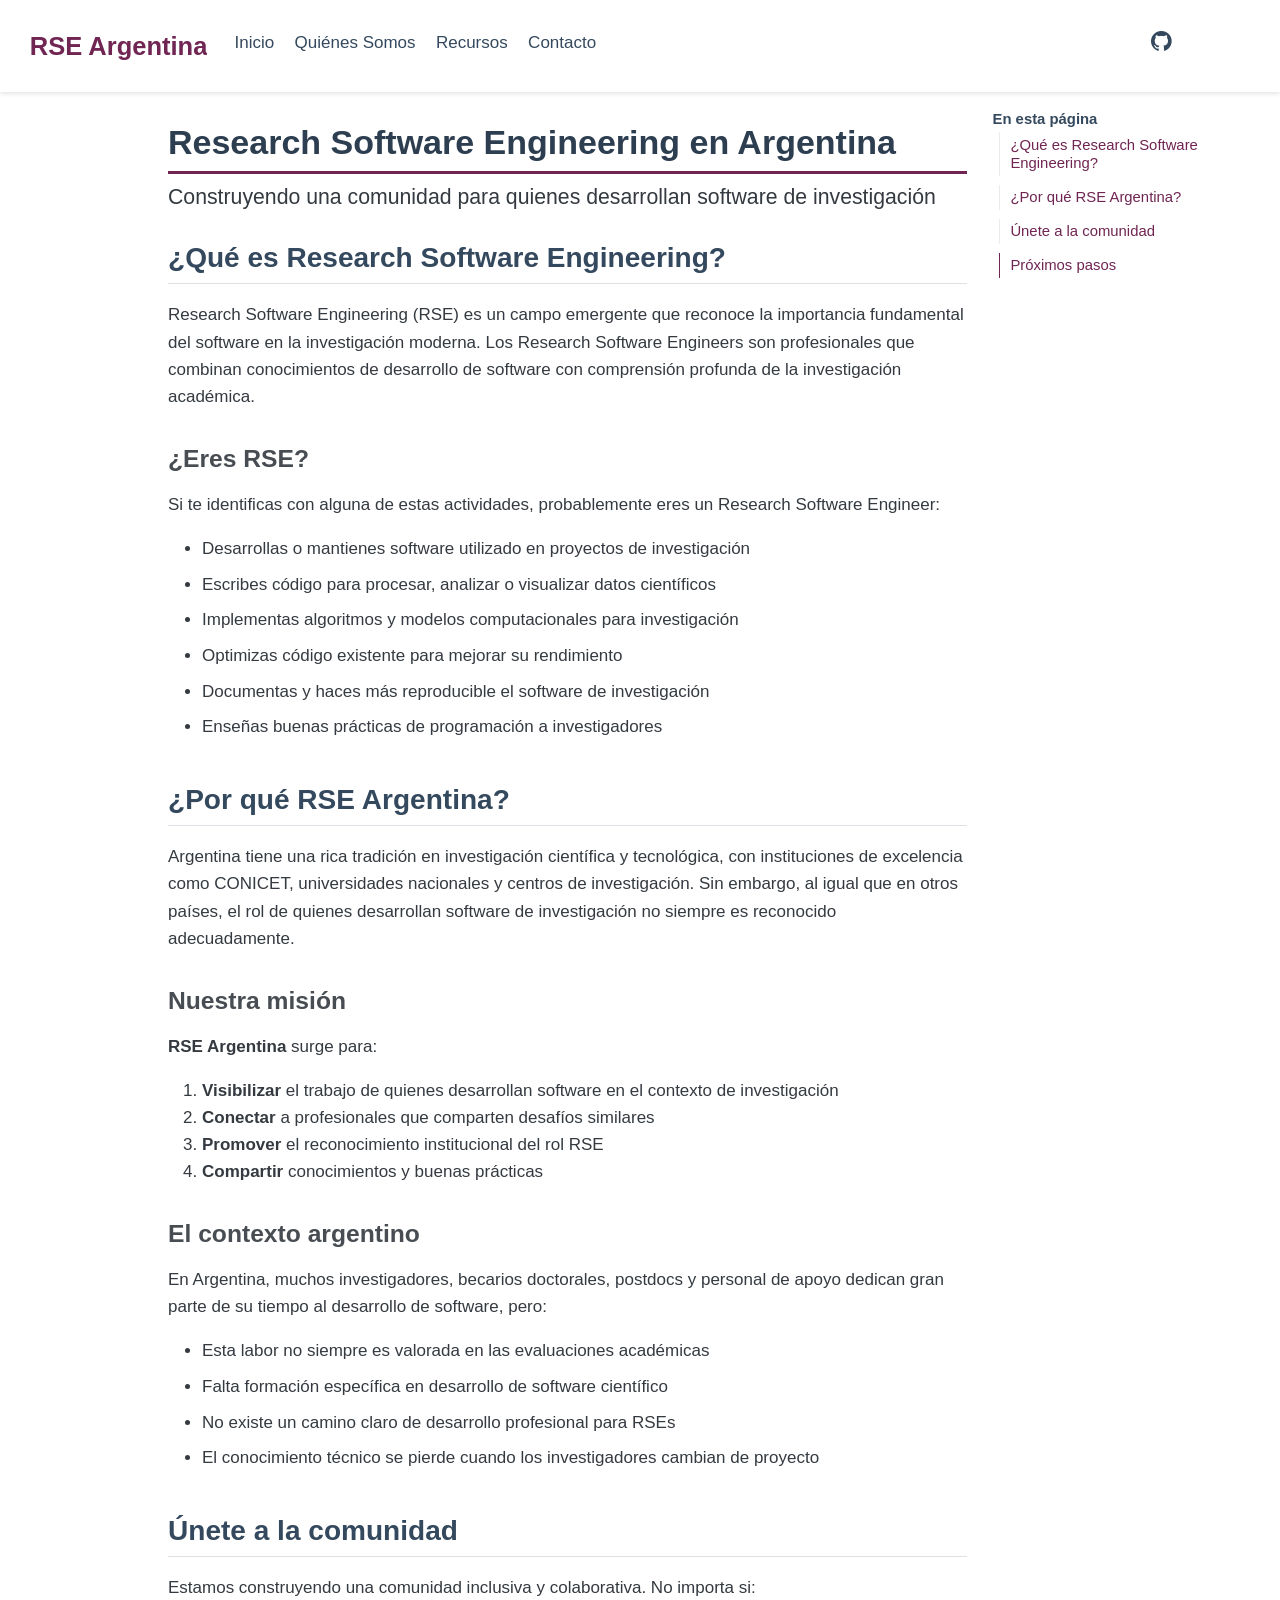
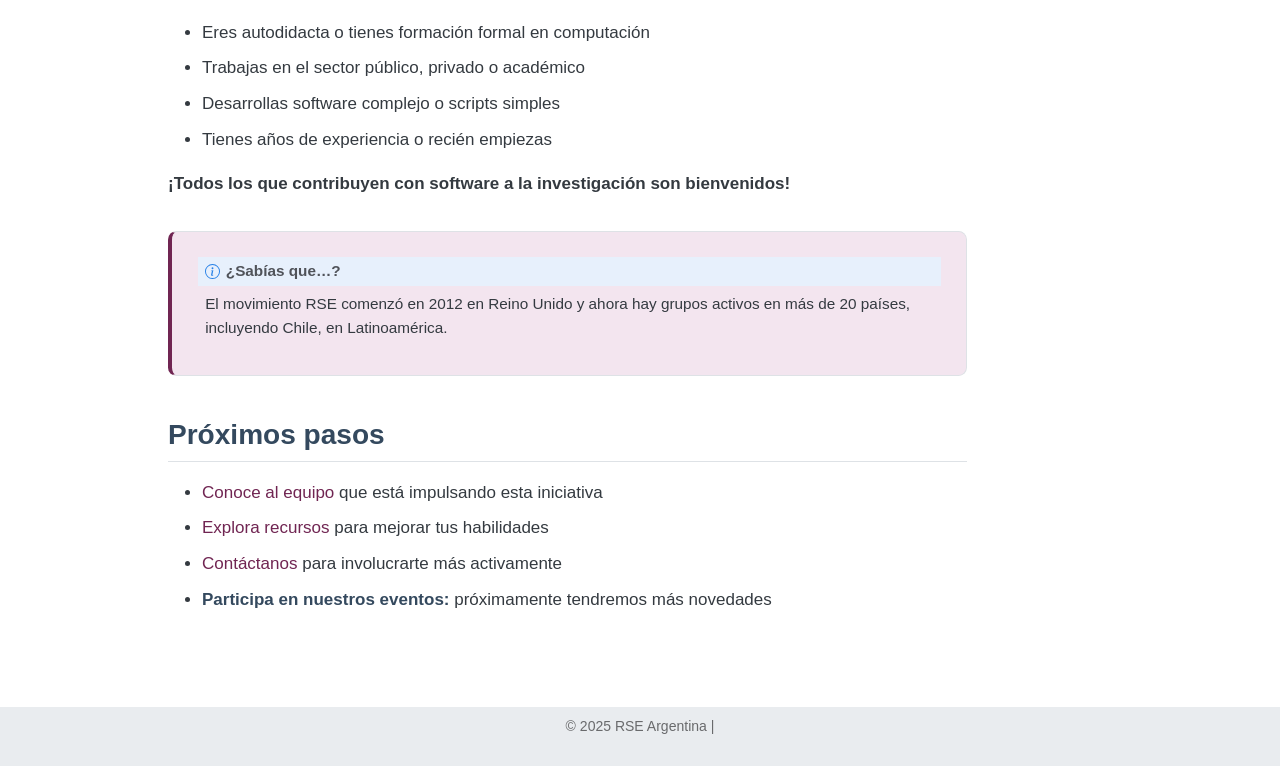
==== docs/index.html @ 96dc344a "Merge pull request #2 from PatriLoto/main se incorpora carpeta docs" ====
<!DOCTYPE html>
<html xmlns="http://www.w3.org/1999/xhtml" lang="es" xml:lang="es"><head>

<meta charset="utf-8">
<meta name="generator" content="quarto-1.6.42">

<meta name="viewport" content="width=device-width, initial-scale=1.0, user-scalable=yes">


<title>Research Software Engineering en Argentina – RSE Argentina</title>
<style>
code{white-space: pre-wrap;}
span.smallcaps{font-variant: small-caps;}
div.columns{display: flex; gap: min(4vw, 1.5em);}
div.column{flex: auto; overflow-x: auto;}
div.hanging-indent{margin-left: 1.5em; text-indent: -1.5em;}
ul.task-list{list-style: none;}
ul.task-list li input[type="checkbox"] {
  width: 0.8em;
  margin: 0 0.8em 0.2em -1em; /* quarto-specific, see https://github.com/quarto-dev/quarto-cli/issues/4556 */ 
  vertical-align: middle;
}
</style>


<script src="site_libs/quarto-nav/quarto-nav.js"></script>
<script src="site_libs/quarto-nav/headroom.min.js"></script>
<script src="site_libs/clipboard/clipboard.min.js"></script>
<script src="site_libs/quarto-search/autocomplete.umd.js"></script>
<script src="site_libs/quarto-search/fuse.min.js"></script>
<script src="site_libs/quarto-search/quarto-search.js"></script>
<meta name="quarto:offset" content="./">
<link href="./images/favicon.ico" rel="icon">
<script src="site_libs/quarto-html/quarto.js"></script>
<script src="site_libs/quarto-html/popper.min.js"></script>
<script src="site_libs/quarto-html/tippy.umd.min.js"></script>
<script src="site_libs/quarto-html/anchor.min.js"></script>
<link href="site_libs/quarto-html/tippy.css" rel="stylesheet">
<link href="site_libs/quarto-html/quarto-syntax-highlighting-2f5df379a58b258e96c21c0638c20c03.css" rel="stylesheet" class="quarto-color-scheme" id="quarto-text-highlighting-styles">
<link href="site_libs/quarto-html/quarto-syntax-highlighting-dark-b53751a350365c71b6c909e95f209ed1.css" rel="prefetch" class="quarto-color-scheme quarto-color-alternate" id="quarto-text-highlighting-styles">
<script src="site_libs/bootstrap/bootstrap.min.js"></script>
<link href="site_libs/bootstrap/bootstrap-icons.css" rel="stylesheet">
<link href="site_libs/bootstrap/bootstrap-17d7587c12d32382fd3d4623394c25ce.min.css" rel="stylesheet" append-hash="true" class="quarto-color-scheme" id="quarto-bootstrap" data-mode="light">
<link href="site_libs/bootstrap/bootstrap-dark-d485cac1d836a88a978fc9fc3ccfa380.min.css" rel="prefetch" append-hash="true" class="quarto-color-scheme quarto-color-alternate" id="quarto-bootstrap" data-mode="light">
<script id="quarto-search-options" type="application/json">{
  "location": "navbar",
  "copy-button": false,
  "collapse-after": 3,
  "panel-placement": "end",
  "type": "overlay",
  "limit": 50,
  "keyboard-shortcut": [
    "f",
    "/",
    "s"
  ],
  "show-item-context": false,
  "language": {
    "search-no-results-text": "Sin resultados",
    "search-matching-documents-text": "documentos encontrados",
    "search-copy-link-title": "Copiar el enlace en la búsqueda",
    "search-hide-matches-text": "Ocultar resultados adicionales",
    "search-more-match-text": "resultado adicional en este documento",
    "search-more-matches-text": "resultados adicionales en este documento",
    "search-clear-button-title": "Borrar",
    "search-text-placeholder": "",
    "search-detached-cancel-button-title": "Cancelar",
    "search-submit-button-title": "Enviar",
    "search-label": "Buscar"
  }
}</script>


<link rel="stylesheet" href="styles.css">
</head>

<body class="nav-fixed">

<div id="quarto-search-results"></div>
  <header id="quarto-header" class="headroom fixed-top">
    <nav class="navbar navbar-expand-lg " data-bs-theme="dark">
      <div class="navbar-container container-fluid">
      <div class="navbar-brand-container mx-auto">
    <a class="navbar-brand" href="./index.html">
    <span class="navbar-title">RSE Argentina</span>
    </a>
  </div>
            <div id="quarto-search" class="" title="Buscar"></div>
          <button class="navbar-toggler" type="button" data-bs-toggle="collapse" data-bs-target="#navbarCollapse" aria-controls="navbarCollapse" role="menu" aria-expanded="false" aria-label="Navegación de palanca" onclick="if (window.quartoToggleHeadroom) { window.quartoToggleHeadroom(); }">
  <span class="navbar-toggler-icon"></span>
</button>
          <div class="collapse navbar-collapse" id="navbarCollapse">
            <ul class="navbar-nav navbar-nav-scroll me-auto">
  <li class="nav-item">
    <a class="nav-link active" href="./index.html" aria-current="page"> 
<span class="menu-text">Inicio</span></a>
  </li>  
  <li class="nav-item">
    <a class="nav-link" href="./quienes-somos.html"> 
<span class="menu-text">Quiénes Somos</span></a>
  </li>  
  <li class="nav-item">
    <a class="nav-link" href="./recursos.html"> 
<span class="menu-text">Recursos</span></a>
  </li>  
  <li class="nav-item">
    <a class="nav-link" href="./contacto.html"> 
<span class="menu-text">Contacto</span></a>
  </li>  
</ul>
            <ul class="navbar-nav navbar-nav-scroll ms-auto">
  <li class="nav-item compact">
    <a class="nav-link" href="https://github.com/rse-argentina"> <i class="bi bi-github" role="img">
</i> 
<span class="menu-text"></span></a>
  </li>  
</ul>
          </div> <!-- /navcollapse -->
            <div class="quarto-navbar-tools">
  <a href="" class="quarto-color-scheme-toggle quarto-navigation-tool  px-1" onclick="window.quartoToggleColorScheme(); return false;" title="Alternar modo oscuro"><i class="bi"></i></a>
</div>
      </div> <!-- /container-fluid -->
    </nav>
</header>
<!-- content -->
<div id="quarto-content" class="quarto-container page-columns page-rows-contents page-layout-article page-navbar">
<!-- sidebar -->
<!-- margin-sidebar -->
    <div id="quarto-margin-sidebar" class="sidebar margin-sidebar">
        <nav id="TOC" role="doc-toc" class="toc-active">
    <h2 id="toc-title">En esta página</h2>
   
  <ul>
  <li><a href="#qué-es-research-software-engineering" id="toc-qué-es-research-software-engineering" class="nav-link active" data-scroll-target="#qué-es-research-software-engineering">¿Qué es Research Software Engineering?</a>
  <ul class="collapse">
  <li><a href="#eres-rse" id="toc-eres-rse" class="nav-link" data-scroll-target="#eres-rse">¿Eres RSE?</a></li>
  </ul></li>
  <li><a href="#por-qué-rse-argentina" id="toc-por-qué-rse-argentina" class="nav-link" data-scroll-target="#por-qué-rse-argentina">¿Por qué RSE Argentina?</a>
  <ul class="collapse">
  <li><a href="#nuestra-misión" id="toc-nuestra-misión" class="nav-link" data-scroll-target="#nuestra-misión">Nuestra misión</a></li>
  <li><a href="#el-contexto-argentino" id="toc-el-contexto-argentino" class="nav-link" data-scroll-target="#el-contexto-argentino">El contexto argentino</a></li>
  </ul></li>
  <li><a href="#únete-a-la-comunidad" id="toc-únete-a-la-comunidad" class="nav-link" data-scroll-target="#únete-a-la-comunidad">Únete a la comunidad</a></li>
  <li><a href="#próximos-pasos" id="toc-próximos-pasos" class="nav-link" data-scroll-target="#próximos-pasos">Próximos pasos</a></li>
  </ul>
</nav>
    </div>
<!-- main -->
<main class="content" id="quarto-document-content">

<header id="title-block-header" class="quarto-title-block default">
<div class="quarto-title">
<h1 class="title">Research Software Engineering en Argentina</h1>
<p class="subtitle lead">Construyendo una comunidad para quienes desarrollan software de investigación</p>
</div>



<div class="quarto-title-meta">

    
  
    
  </div>
  


</header>


<section id="qué-es-research-software-engineering" class="level2">
<h2 class="anchored" data-anchor-id="qué-es-research-software-engineering">¿Qué es Research Software Engineering?</h2>
<p>Research Software Engineering (RSE) es un campo emergente que reconoce la importancia fundamental del software en la investigación moderna. Los Research Software Engineers son profesionales que combinan conocimientos de desarrollo de software con comprensión profunda de la investigación académica.</p>
<section id="eres-rse" class="level3">
<h3 class="anchored" data-anchor-id="eres-rse">¿Eres RSE?</h3>
<p>Si te identificas con alguna de estas actividades, probablemente eres un Research Software Engineer:</p>
<ul>
<li>Desarrollas o mantienes software utilizado en proyectos de investigación</li>
<li>Escribes código para procesar, analizar o visualizar datos científicos</li>
<li>Implementas algoritmos y modelos computacionales para investigación</li>
<li>Optimizas código existente para mejorar su rendimiento</li>
<li>Documentas y haces más reproducible el software de investigación</li>
<li>Enseñas buenas prácticas de programación a investigadores</li>
</ul>
</section>
</section>
<section id="por-qué-rse-argentina" class="level2">
<h2 class="anchored" data-anchor-id="por-qué-rse-argentina">¿Por qué RSE Argentina?</h2>
<p>Argentina tiene una rica tradición en investigación científica y tecnológica, con instituciones de excelencia como CONICET, universidades nacionales y centros de investigación. Sin embargo, al igual que en otros países, el rol de quienes desarrollan software de investigación no siempre es reconocido adecuadamente.</p>
<section id="nuestra-misión" class="level3">
<h3 class="anchored" data-anchor-id="nuestra-misión">Nuestra misión</h3>
<p><strong>RSE Argentina</strong> surge para:</p>
<ol type="1">
<li><strong>Visibilizar</strong> el trabajo de quienes desarrollan software en el contexto de investigación</li>
<li><strong>Conectar</strong> a profesionales que comparten desafíos similares</li>
<li><strong>Promover</strong> el reconocimiento institucional del rol RSE</li>
<li><strong>Compartir</strong> conocimientos y buenas prácticas</li>
</ol>
</section>
<section id="el-contexto-argentino" class="level3">
<h3 class="anchored" data-anchor-id="el-contexto-argentino">El contexto argentino</h3>
<p>En Argentina, muchos investigadores, becarios doctorales, postdocs y personal de apoyo dedican gran parte de su tiempo al desarrollo de software, pero:</p>
<ul>
<li>Esta labor no siempre es valorada en las evaluaciones académicas</li>
<li>Falta formación específica en desarrollo de software científico</li>
<li>No existe un camino claro de desarrollo profesional para RSEs</li>
<li>El conocimiento técnico se pierde cuando los investigadores cambian de proyecto</li>
</ul>
</section>
</section>
<section id="únete-a-la-comunidad" class="level2">
<h2 class="anchored" data-anchor-id="únete-a-la-comunidad">Únete a la comunidad</h2>
<p>Estamos construyendo una comunidad inclusiva y colaborativa. No importa si:</p>
<ul>
<li>Eres autodidacta o tienes formación formal en computación</li>
<li>Trabajas en el sector público, privado o académico</li>
<li>Desarrollas software complejo o scripts simples</li>
<li>Tienes años de experiencia o recién empiezas</li>
</ul>
<p><strong>¡Todos los que contribuyen con software a la investigación son bienvenidos!</strong></p>
<div class="callout callout-style-default callout-note callout-titled">
<div class="callout-header d-flex align-content-center">
<div class="callout-icon-container">
<i class="callout-icon"></i>
</div>
<div class="callout-title-container flex-fill">
¿Sabías que…?
</div>
</div>
<div class="callout-body-container callout-body">
<p>El movimiento RSE comenzó en 2012 en Reino Unido y ahora hay grupos activos en más de 20 países, incluyendo Chile, en Latinoamérica.</p>
</div>
</div>
</section>
<section id="próximos-pasos" class="level2">
<h2 class="anchored" data-anchor-id="próximos-pasos">Próximos pasos</h2>
<ul>
<li><a href="./quienes-somos.html">Conoce al equipo</a> que está impulsando esta iniciativa</li>
<li><a href="./recursos.html">Explora recursos</a> para mejorar tus habilidades</li>
<li><a href="./contacto.html">Contáctanos</a> para involucrarte más activamente</li>
<li><strong>Participa en nuestros eventos:</strong> próximamente tendremos más novedades</li>
</ul>


</section>

</main> <!-- /main -->
<script id="quarto-html-after-body" type="application/javascript">
window.document.addEventListener("DOMContentLoaded", function (event) {
  const toggleBodyColorMode = (bsSheetEl) => {
    const mode = bsSheetEl.getAttribute("data-mode");
    const bodyEl = window.document.querySelector("body");
    if (mode === "dark") {
      bodyEl.classList.add("quarto-dark");
      bodyEl.classList.remove("quarto-light");
    } else {
      bodyEl.classList.add("quarto-light");
      bodyEl.classList.remove("quarto-dark");
    }
  }
  const toggleBodyColorPrimary = () => {
    const bsSheetEl = window.document.querySelector("link#quarto-bootstrap");
    if (bsSheetEl) {
      toggleBodyColorMode(bsSheetEl);
    }
  }
  toggleBodyColorPrimary();  
  const disableStylesheet = (stylesheets) => {
    for (let i=0; i < stylesheets.length; i++) {
      const stylesheet = stylesheets[i];
      stylesheet.rel = 'prefetch';
    }
  }
  const enableStylesheet = (stylesheets) => {
    for (let i=0; i < stylesheets.length; i++) {
      const stylesheet = stylesheets[i];
      stylesheet.rel = 'stylesheet';
    }
  }
  const manageTransitions = (selector, allowTransitions) => {
    const els = window.document.querySelectorAll(selector);
    for (let i=0; i < els.length; i++) {
      const el = els[i];
      if (allowTransitions) {
        el.classList.remove('notransition');
      } else {
        el.classList.add('notransition');
      }
    }
  }
  const toggleGiscusIfUsed = (isAlternate, darkModeDefault) => {
    const baseTheme = document.querySelector('#giscus-base-theme')?.value ?? 'light';
    const alternateTheme = document.querySelector('#giscus-alt-theme')?.value ?? 'dark';
    let newTheme = '';
    if(darkModeDefault) {
      newTheme = isAlternate ? baseTheme : alternateTheme;
    } else {
      newTheme = isAlternate ? alternateTheme : baseTheme;
    }
    const changeGiscusTheme = () => {
      // From: https://github.com/giscus/giscus/issues/336
      const sendMessage = (message) => {
        const iframe = document.querySelector('iframe.giscus-frame');
        if (!iframe) return;
        iframe.contentWindow.postMessage({ giscus: message }, 'https://giscus.app');
      }
      sendMessage({
        setConfig: {
          theme: newTheme
        }
      });
    }
    const isGiscussLoaded = window.document.querySelector('iframe.giscus-frame') !== null;
    if (isGiscussLoaded) {
      changeGiscusTheme();
    }
  }
  const toggleColorMode = (alternate) => {
    // Switch the stylesheets
    const alternateStylesheets = window.document.querySelectorAll('link.quarto-color-scheme.quarto-color-alternate');
    manageTransitions('#quarto-margin-sidebar .nav-link', false);
    if (alternate) {
      enableStylesheet(alternateStylesheets);
      for (const sheetNode of alternateStylesheets) {
        if (sheetNode.id === "quarto-bootstrap") {
          toggleBodyColorMode(sheetNode);
        }
      }
    } else {
      disableStylesheet(alternateStylesheets);
      toggleBodyColorPrimary();
    }
    manageTransitions('#quarto-margin-sidebar .nav-link', true);
    // Switch the toggles
    const toggles = window.document.querySelectorAll('.quarto-color-scheme-toggle');
    for (let i=0; i < toggles.length; i++) {
      const toggle = toggles[i];
      if (toggle) {
        if (alternate) {
          toggle.classList.add("alternate");     
        } else {
          toggle.classList.remove("alternate");
        }
      }
    }
    // Hack to workaround the fact that safari doesn't
    // properly recolor the scrollbar when toggling (#1455)
    if (navigator.userAgent.indexOf('Safari') > 0 && navigator.userAgent.indexOf('Chrome') == -1) {
      manageTransitions("body", false);
      window.scrollTo(0, 1);
      setTimeout(() => {
        window.scrollTo(0, 0);
        manageTransitions("body", true);
      }, 40);  
    }
  }
  const isFileUrl = () => { 
    return window.location.protocol === 'file:';
  }
  const hasAlternateSentinel = () => {  
    let styleSentinel = getColorSchemeSentinel();
    if (styleSentinel !== null) {
      return styleSentinel === "alternate";
    } else {
      return false;
    }
  }
  const setStyleSentinel = (alternate) => {
    const value = alternate ? "alternate" : "default";
    if (!isFileUrl()) {
      window.localStorage.setItem("quarto-color-scheme", value);
    } else {
      localAlternateSentinel = value;
    }
  }
  const getColorSchemeSentinel = () => {
    if (!isFileUrl()) {
      const storageValue = window.localStorage.getItem("quarto-color-scheme");
      return storageValue != null ? storageValue : localAlternateSentinel;
    } else {
      return localAlternateSentinel;
    }
  }
  const darkModeDefault = false;
  let localAlternateSentinel = darkModeDefault ? 'alternate' : 'default';
  // Dark / light mode switch
  window.quartoToggleColorScheme = () => {
    // Read the current dark / light value 
    let toAlternate = !hasAlternateSentinel();
    toggleColorMode(toAlternate);
    setStyleSentinel(toAlternate);
    toggleGiscusIfUsed(toAlternate, darkModeDefault);
  };
  // Ensure there is a toggle, if there isn't float one in the top right
  if (window.document.querySelector('.quarto-color-scheme-toggle') === null) {
    const a = window.document.createElement('a');
    a.classList.add('top-right');
    a.classList.add('quarto-color-scheme-toggle');
    a.href = "";
    a.onclick = function() { try { window.quartoToggleColorScheme(); } catch {} return false; };
    const i = window.document.createElement("i");
    i.classList.add('bi');
    a.appendChild(i);
    window.document.body.appendChild(a);
  }
  // Switch to dark mode if need be
  if (hasAlternateSentinel()) {
    toggleColorMode(true);
  } else {
    toggleColorMode(false);
  }
  const icon = "";
  const anchorJS = new window.AnchorJS();
  anchorJS.options = {
    placement: 'right',
    icon: icon
  };
  anchorJS.add('.anchored');
  const isCodeAnnotation = (el) => {
    for (const clz of el.classList) {
      if (clz.startsWith('code-annotation-')) {                     
        return true;
      }
    }
    return false;
  }
  const onCopySuccess = function(e) {
    // button target
    const button = e.trigger;
    // don't keep focus
    button.blur();
    // flash "checked"
    button.classList.add('code-copy-button-checked');
    var currentTitle = button.getAttribute("title");
    button.setAttribute("title", "Copiado");
    let tooltip;
    if (window.bootstrap) {
      button.setAttribute("data-bs-toggle", "tooltip");
      button.setAttribute("data-bs-placement", "left");
      button.setAttribute("data-bs-title", "Copiado");
      tooltip = new bootstrap.Tooltip(button, 
        { trigger: "manual", 
          customClass: "code-copy-button-tooltip",
          offset: [0, -8]});
      tooltip.show();    
    }
    setTimeout(function() {
      if (tooltip) {
        tooltip.hide();
        button.removeAttribute("data-bs-title");
        button.removeAttribute("data-bs-toggle");
        button.removeAttribute("data-bs-placement");
      }
      button.setAttribute("title", currentTitle);
      button.classList.remove('code-copy-button-checked');
    }, 1000);
    // clear code selection
    e.clearSelection();
  }
  const getTextToCopy = function(trigger) {
      const codeEl = trigger.previousElementSibling.cloneNode(true);
      for (const childEl of codeEl.children) {
        if (isCodeAnnotation(childEl)) {
          childEl.remove();
        }
      }
      return codeEl.innerText;
  }
  const clipboard = new window.ClipboardJS('.code-copy-button:not([data-in-quarto-modal])', {
    text: getTextToCopy
  });
  clipboard.on('success', onCopySuccess);
  if (window.document.getElementById('quarto-embedded-source-code-modal')) {
    const clipboardModal = new window.ClipboardJS('.code-copy-button[data-in-quarto-modal]', {
      text: getTextToCopy,
      container: window.document.getElementById('quarto-embedded-source-code-modal')
    });
    clipboardModal.on('success', onCopySuccess);
  }
    var localhostRegex = new RegExp(/^(?:http|https):\/\/localhost\:?[0-9]*\//);
    var mailtoRegex = new RegExp(/^mailto:/);
      var filterRegex = new RegExp('/' + window.location.host + '/');
    var isInternal = (href) => {
        return filterRegex.test(href) || localhostRegex.test(href) || mailtoRegex.test(href);
    }
    // Inspect non-navigation links and adorn them if external
 	var links = window.document.querySelectorAll('a[href]:not(.nav-link):not(.navbar-brand):not(.toc-action):not(.sidebar-link):not(.sidebar-item-toggle):not(.pagination-link):not(.no-external):not([aria-hidden]):not(.dropdown-item):not(.quarto-navigation-tool):not(.about-link)');
    for (var i=0; i<links.length; i++) {
      const link = links[i];
      if (!isInternal(link.href)) {
        // undo the damage that might have been done by quarto-nav.js in the case of
        // links that we want to consider external
        if (link.dataset.originalHref !== undefined) {
          link.href = link.dataset.originalHref;
        }
      }
    }
  function tippyHover(el, contentFn, onTriggerFn, onUntriggerFn) {
    const config = {
      allowHTML: true,
      maxWidth: 500,
      delay: 100,
      arrow: false,
      appendTo: function(el) {
          return el.parentElement;
      },
      interactive: true,
      interactiveBorder: 10,
      theme: 'quarto',
      placement: 'bottom-start',
    };
    if (contentFn) {
      config.content = contentFn;
    }
    if (onTriggerFn) {
      config.onTrigger = onTriggerFn;
    }
    if (onUntriggerFn) {
      config.onUntrigger = onUntriggerFn;
    }
    window.tippy(el, config); 
  }
  const noterefs = window.document.querySelectorAll('a[role="doc-noteref"]');
  for (var i=0; i<noterefs.length; i++) {
    const ref = noterefs[i];
    tippyHover(ref, function() {
      // use id or data attribute instead here
      let href = ref.getAttribute('data-footnote-href') || ref.getAttribute('href');
      try { href = new URL(href).hash; } catch {}
      const id = href.replace(/^#\/?/, "");
      const note = window.document.getElementById(id);
      if (note) {
        return note.innerHTML;
      } else {
        return "";
      }
    });
  }
  const xrefs = window.document.querySelectorAll('a.quarto-xref');
  const processXRef = (id, note) => {
    // Strip column container classes
    const stripColumnClz = (el) => {
      el.classList.remove("page-full", "page-columns");
      if (el.children) {
        for (const child of el.children) {
          stripColumnClz(child);
        }
      }
    }
    stripColumnClz(note)
    if (id === null || id.startsWith('sec-')) {
      // Special case sections, only their first couple elements
      const container = document.createElement("div");
      if (note.children && note.children.length > 2) {
        container.appendChild(note.children[0].cloneNode(true));
        for (let i = 1; i < note.children.length; i++) {
          const child = note.children[i];
          if (child.tagName === "P" && child.innerText === "") {
            continue;
          } else {
            container.appendChild(child.cloneNode(true));
            break;
          }
        }
        if (window.Quarto?.typesetMath) {
          window.Quarto.typesetMath(container);
        }
        return container.innerHTML
      } else {
        if (window.Quarto?.typesetMath) {
          window.Quarto.typesetMath(note);
        }
        return note.innerHTML;
      }
    } else {
      // Remove any anchor links if they are present
      const anchorLink = note.querySelector('a.anchorjs-link');
      if (anchorLink) {
        anchorLink.remove();
      }
      if (window.Quarto?.typesetMath) {
        window.Quarto.typesetMath(note);
      }
      if (note.classList.contains("callout")) {
        return note.outerHTML;
      } else {
        return note.innerHTML;
      }
    }
  }
  for (var i=0; i<xrefs.length; i++) {
    const xref = xrefs[i];
    tippyHover(xref, undefined, function(instance) {
      instance.disable();
      let url = xref.getAttribute('href');
      let hash = undefined; 
      if (url.startsWith('#')) {
        hash = url;
      } else {
        try { hash = new URL(url).hash; } catch {}
      }
      if (hash) {
        const id = hash.replace(/^#\/?/, "");
        const note = window.document.getElementById(id);
        if (note !== null) {
          try {
            const html = processXRef(id, note.cloneNode(true));
            instance.setContent(html);
          } finally {
            instance.enable();
            instance.show();
          }
        } else {
          // See if we can fetch this
          fetch(url.split('#')[0])
          .then(res => res.text())
          .then(html => {
            const parser = new DOMParser();
            const htmlDoc = parser.parseFromString(html, "text/html");
            const note = htmlDoc.getElementById(id);
            if (note !== null) {
              const html = processXRef(id, note);
              instance.setContent(html);
            } 
          }).finally(() => {
            instance.enable();
            instance.show();
          });
        }
      } else {
        // See if we can fetch a full url (with no hash to target)
        // This is a special case and we should probably do some content thinning / targeting
        fetch(url)
        .then(res => res.text())
        .then(html => {
          const parser = new DOMParser();
          const htmlDoc = parser.parseFromString(html, "text/html");
          const note = htmlDoc.querySelector('main.content');
          if (note !== null) {
            // This should only happen for chapter cross references
            // (since there is no id in the URL)
            // remove the first header
            if (note.children.length > 0 && note.children[0].tagName === "HEADER") {
              note.children[0].remove();
            }
            const html = processXRef(null, note);
            instance.setContent(html);
          } 
        }).finally(() => {
          instance.enable();
          instance.show();
        });
      }
    }, function(instance) {
    });
  }
      let selectedAnnoteEl;
      const selectorForAnnotation = ( cell, annotation) => {
        let cellAttr = 'data-code-cell="' + cell + '"';
        let lineAttr = 'data-code-annotation="' +  annotation + '"';
        const selector = 'span[' + cellAttr + '][' + lineAttr + ']';
        return selector;
      }
      const selectCodeLines = (annoteEl) => {
        const doc = window.document;
        const targetCell = annoteEl.getAttribute("data-target-cell");
        const targetAnnotation = annoteEl.getAttribute("data-target-annotation");
        const annoteSpan = window.document.querySelector(selectorForAnnotation(targetCell, targetAnnotation));
        const lines = annoteSpan.getAttribute("data-code-lines").split(",");
        const lineIds = lines.map((line) => {
          return targetCell + "-" + line;
        })
        let top = null;
        let height = null;
        let parent = null;
        if (lineIds.length > 0) {
            //compute the position of the single el (top and bottom and make a div)
            const el = window.document.getElementById(lineIds[0]);
            top = el.offsetTop;
            height = el.offsetHeight;
            parent = el.parentElement.parentElement;
          if (lineIds.length > 1) {
            const lastEl = window.document.getElementById(lineIds[lineIds.length - 1]);
            const bottom = lastEl.offsetTop + lastEl.offsetHeight;
            height = bottom - top;
          }
          if (top !== null && height !== null && parent !== null) {
            // cook up a div (if necessary) and position it 
            let div = window.document.getElementById("code-annotation-line-highlight");
            if (div === null) {
              div = window.document.createElement("div");
              div.setAttribute("id", "code-annotation-line-highlight");
              div.style.position = 'absolute';
              parent.appendChild(div);
            }
            div.style.top = top - 2 + "px";
            div.style.height = height + 4 + "px";
            div.style.left = 0;
            let gutterDiv = window.document.getElementById("code-annotation-line-highlight-gutter");
            if (gutterDiv === null) {
              gutterDiv = window.document.createElement("div");
              gutterDiv.setAttribute("id", "code-annotation-line-highlight-gutter");
              gutterDiv.style.position = 'absolute';
              const codeCell = window.document.getElementById(targetCell);
              const gutter = codeCell.querySelector('.code-annotation-gutter');
              gutter.appendChild(gutterDiv);
            }
            gutterDiv.style.top = top - 2 + "px";
            gutterDiv.style.height = height + 4 + "px";
          }
          selectedAnnoteEl = annoteEl;
        }
      };
      const unselectCodeLines = () => {
        const elementsIds = ["code-annotation-line-highlight", "code-annotation-line-highlight-gutter"];
        elementsIds.forEach((elId) => {
          const div = window.document.getElementById(elId);
          if (div) {
            div.remove();
          }
        });
        selectedAnnoteEl = undefined;
      };
        // Handle positioning of the toggle
    window.addEventListener(
      "resize",
      throttle(() => {
        elRect = undefined;
        if (selectedAnnoteEl) {
          selectCodeLines(selectedAnnoteEl);
        }
      }, 10)
    );
    function throttle(fn, ms) {
    let throttle = false;
    let timer;
      return (...args) => {
        if(!throttle) { // first call gets through
            fn.apply(this, args);
            throttle = true;
        } else { // all the others get throttled
            if(timer) clearTimeout(timer); // cancel #2
            timer = setTimeout(() => {
              fn.apply(this, args);
              timer = throttle = false;
            }, ms);
        }
      };
    }
      // Attach click handler to the DT
      const annoteDls = window.document.querySelectorAll('dt[data-target-cell]');
      for (const annoteDlNode of annoteDls) {
        annoteDlNode.addEventListener('click', (event) => {
          const clickedEl = event.target;
          if (clickedEl !== selectedAnnoteEl) {
            unselectCodeLines();
            const activeEl = window.document.querySelector('dt[data-target-cell].code-annotation-active');
            if (activeEl) {
              activeEl.classList.remove('code-annotation-active');
            }
            selectCodeLines(clickedEl);
            clickedEl.classList.add('code-annotation-active');
          } else {
            // Unselect the line
            unselectCodeLines();
            clickedEl.classList.remove('code-annotation-active');
          }
        });
      }
  const findCites = (el) => {
    const parentEl = el.parentElement;
    if (parentEl) {
      const cites = parentEl.dataset.cites;
      if (cites) {
        return {
          el,
          cites: cites.split(' ')
        };
      } else {
        return findCites(el.parentElement)
      }
    } else {
      return undefined;
    }
  };
  var bibliorefs = window.document.querySelectorAll('a[role="doc-biblioref"]');
  for (var i=0; i<bibliorefs.length; i++) {
    const ref = bibliorefs[i];
    const citeInfo = findCites(ref);
    if (citeInfo) {
      tippyHover(citeInfo.el, function() {
        var popup = window.document.createElement('div');
        citeInfo.cites.forEach(function(cite) {
          var citeDiv = window.document.createElement('div');
          citeDiv.classList.add('hanging-indent');
          citeDiv.classList.add('csl-entry');
          var biblioDiv = window.document.getElementById('ref-' + cite);
          if (biblioDiv) {
            citeDiv.innerHTML = biblioDiv.innerHTML;
          }
          popup.appendChild(citeDiv);
        });
        return popup.innerHTML;
      });
    }
  }
});
</script>
</div> <!-- /content -->
<footer class="footer">
  <div class="nav-footer">
    <div class="nav-footer-left">
      &nbsp;
    </div>   
    <div class="nav-footer-center">
<p>© 2025 RSE Argentina |</p>
</div>
    <div class="nav-footer-right">
      &nbsp;
    </div>
  </div>
</footer>




</body></html>
---- docs/site_libs/quarto-html/tippy.css ----
.tippy-box[data-animation=fade][data-state=hidden]{opacity:0}[data-tippy-root]{max-width:calc(100vw - 10px)}.tippy-box{position:relative;background-color:#333;color:#fff;border-radius:4px;font-size:14px;line-height:1.4;white-space:normal;outline:0;transition-property:transform,visibility,opacity}.tippy-box[data-placement^=top]>.tippy-arrow{bottom:0}.tippy-box[data-placement^=top]>.tippy-arrow:before{bottom:-7px;left:0;border-width:8px 8px 0;border-top-color:initial;transform-origin:center top}.tippy-box[data-placement^=bottom]>.tippy-arrow{top:0}.tippy-box[data-placement^=bottom]>.tippy-arrow:before{top:-7px;left:0;border-width:0 8px 8px;border-bottom-color:initial;transform-origin:center bottom}.tippy-box[data-placement^=left]>.tippy-arrow{right:0}.tippy-box[data-placement^=left]>.tippy-arrow:before{border-width:8px 0 8px 8px;border-left-color:initial;right:-7px;transform-origin:center left}.tippy-box[data-placement^=right]>.tippy-arrow{left:0}.tippy-box[data-placement^=right]>.tippy-arrow:before{left:-7px;border-width:8px 8px 8px 0;border-right-color:initial;transform-origin:center right}.tippy-box[data-inertia][data-state=visible]{transition-timing-function:cubic-bezier(.54,1.5,.38,1.11)}.tippy-arrow{width:16px;height:16px;color:#333}.tippy-arrow:before{content:"";position:absolute;border-color:transparent;border-style:solid}.tippy-content{position:relative;padding:5px 9px;z-index:1}
---- docs/site_libs/quarto-html/quarto-syntax-highlighting-2f5df379a58b258e96c21c0638c20c03.css ----
/* quarto syntax highlight colors */
:root {
  --quarto-hl-ot-color: #003B4F;
  --quarto-hl-at-color: #657422;
  --quarto-hl-ss-color: #20794D;
  --quarto-hl-an-color: #5E5E5E;
  --quarto-hl-fu-color: #4758AB;
  --quarto-hl-st-color: #20794D;
  --quarto-hl-cf-color: #003B4F;
  --quarto-hl-op-color: #5E5E5E;
  --quarto-hl-er-color: #AD0000;
  --quarto-hl-bn-color: #AD0000;
  --quarto-hl-al-color: #AD0000;
  --quarto-hl-va-color: #111111;
  --quarto-hl-bu-color: inherit;
  --quarto-hl-ex-color: inherit;
  --quarto-hl-pp-color: #AD0000;
  --quarto-hl-in-color: #5E5E5E;
  --quarto-hl-vs-color: #20794D;
  --quarto-hl-wa-color: #5E5E5E;
  --quarto-hl-do-color: #5E5E5E;
  --quarto-hl-im-color: #00769E;
  --quarto-hl-ch-color: #20794D;
  --quarto-hl-dt-color: #AD0000;
  --quarto-hl-fl-color: #AD0000;
  --quarto-hl-co-color: #5E5E5E;
  --quarto-hl-cv-color: #5E5E5E;
  --quarto-hl-cn-color: #8f5902;
  --quarto-hl-sc-color: #5E5E5E;
  --quarto-hl-dv-color: #AD0000;
  --quarto-hl-kw-color: #003B4F;
}

/* other quarto variables */
:root {
  --quarto-font-monospace: SFMono-Regular, Menlo, Monaco, Consolas, "Liberation Mono", "Courier New", monospace;
}

pre > code.sourceCode > span {
  color: #003B4F;
}

code span {
  color: #003B4F;
}

code.sourceCode > span {
  color: #003B4F;
}

div.sourceCode,
div.sourceCode pre.sourceCode {
  color: #003B4F;
}

code span.ot {
  color: #003B4F;
  font-style: inherit;
}

code span.at {
  color: #657422;
  font-style: inherit;
}

code span.ss {
  color: #20794D;
  font-style: inherit;
}

code span.an {
  color: #5E5E5E;
  font-style: inherit;
}

code span.fu {
  color: #4758AB;
  font-style: inherit;
}

code span.st {
  color: #20794D;
  font-style: inherit;
}

code span.cf {
  color: #003B4F;
  font-weight: bold;
  font-style: inherit;
}

code span.op {
  color: #5E5E5E;
  font-style: inherit;
}

code span.er {
  color: #AD0000;
  font-style: inherit;
}

code span.bn {
  color: #AD0000;
  font-style: inherit;
}

code span.al {
  color: #AD0000;
  font-style: inherit;
}

code span.va {
  color: #111111;
  font-style: inherit;
}

code span.bu {
  font-style: inherit;
}

code span.ex {
  font-style: inherit;
}

code span.pp {
  color: #AD0000;
  font-style: inherit;
}

code span.in {
  color: #5E5E5E;
  font-style: inherit;
}

code span.vs {
  color: #20794D;
  font-style: inherit;
}

code span.wa {
  color: #5E5E5E;
  font-style: italic;
}

code span.do {
  color: #5E5E5E;
  font-style: italic;
}

code span.im {
  color: #00769E;
  font-style: inherit;
}

code span.ch {
  color: #20794D;
  font-style: inherit;
}

code span.dt {
  color: #AD0000;
  font-style: inherit;
}

code span.fl {
  color: #AD0000;
  font-style: inherit;
}

code span.co {
  color: #5E5E5E;
  font-style: inherit;
}

code span.cv {
  color: #5E5E5E;
  font-style: italic;
}

code span.cn {
  color: #8f5902;
  font-style: inherit;
}

code span.sc {
  color: #5E5E5E;
  font-style: inherit;
}

code span.dv {
  color: #AD0000;
  font-style: inherit;
}

code span.kw {
  color: #003B4F;
  font-weight: bold;
  font-style: inherit;
}

.prevent-inlining {
  content: "</";
}

/*# sourceMappingURL=35eb38a806ee71ea6d2563be2308c832.css.map */
---- docs/site_libs/quarto-html/quarto-syntax-highlighting-dark-b53751a350365c71b6c909e95f209ed1.css ----
/* quarto syntax highlight colors */
:root {
  --quarto-hl-al-color: #f07178;
  --quarto-hl-an-color: #d4d0ab;
  --quarto-hl-at-color: #00e0e0;
  --quarto-hl-bn-color: #d4d0ab;
  --quarto-hl-bu-color: #abe338;
  --quarto-hl-ch-color: #abe338;
  --quarto-hl-co-color: #f8f8f2;
  --quarto-hl-cv-color: #ffd700;
  --quarto-hl-cn-color: #ffd700;
  --quarto-hl-cf-color: #ffa07a;
  --quarto-hl-dt-color: #ffa07a;
  --quarto-hl-dv-color: #d4d0ab;
  --quarto-hl-do-color: #f8f8f2;
  --quarto-hl-er-color: #f07178;
  --quarto-hl-ex-color: #00e0e0;
  --quarto-hl-fl-color: #d4d0ab;
  --quarto-hl-fu-color: #ffa07a;
  --quarto-hl-im-color: #abe338;
  --quarto-hl-in-color: #d4d0ab;
  --quarto-hl-kw-color: #ffa07a;
  --quarto-hl-op-color: #ffa07a;
  --quarto-hl-ot-color: #00e0e0;
  --quarto-hl-pp-color: #dcc6e0;
  --quarto-hl-re-color: #00e0e0;
  --quarto-hl-sc-color: #abe338;
  --quarto-hl-ss-color: #abe338;
  --quarto-hl-st-color: #abe338;
  --quarto-hl-va-color: #00e0e0;
  --quarto-hl-vs-color: #abe338;
  --quarto-hl-wa-color: #dcc6e0;
}

/* other quarto variables */
:root {
  --quarto-font-monospace: SFMono-Regular, Menlo, Monaco, Consolas, "Liberation Mono", "Courier New", monospace;
}

code span.al {
  background-color: #2a0f15;
  font-weight: bold;
  color: #f07178;
}

code span.an {
  color: #d4d0ab;
}

code span.at {
  color: #00e0e0;
}

code span.bn {
  color: #d4d0ab;
}

code span.bu {
  color: #abe338;
}

code span.ch {
  color: #abe338;
}

code span.co {
  font-style: italic;
  color: #f8f8f2;
}

code span.cv {
  color: #ffd700;
}

code span.cn {
  color: #ffd700;
}

code span.cf {
  font-weight: bold;
  color: #ffa07a;
}

code span.dt {
  color: #ffa07a;
}

code span.dv {
  color: #d4d0ab;
}

code span.do {
  color: #f8f8f2;
}

code span.er {
  color: #f07178;
  text-decoration: underline;
}

code span.ex {
  font-weight: bold;
  color: #00e0e0;
}

code span.fl {
  color: #d4d0ab;
}

code span.fu {
  color: #ffa07a;
}

code span.im {
  color: #abe338;
}

code span.in {
  color: #d4d0ab;
}

code span.kw {
  font-weight: bold;
  color: #ffa07a;
}

pre > code.sourceCode > span {
  color: #f8f8f2;
}

code span {
  color: #f8f8f2;
}

code.sourceCode > span {
  color: #f8f8f2;
}

div.sourceCode,
div.sourceCode pre.sourceCode {
  color: #f8f8f2;
}

code span.op {
  color: #ffa07a;
}

code span.ot {
  color: #00e0e0;
}

code span.pp {
  color: #dcc6e0;
}

code span.re {
  background-color: #f8f8f2;
  color: #00e0e0;
}

code span.sc {
  color: #abe338;
}

code span.ss {
  color: #abe338;
}

code span.st {
  color: #abe338;
}

code span.va {
  color: #00e0e0;
}

code span.vs {
  color: #abe338;
}

code span.wa {
  color: #dcc6e0;
}

.prevent-inlining {
  content: "</";
}

/*# sourceMappingURL=ef095d06243fb944689b9469f3a5590a.css.map */
---- docs/styles.css ----
/* Estilos personalizados para RSE Argentina */

/* Variables de color */
:root {
  --rse-primary: #2c3e50 !important;
  --rse-secondary: #702552 !important;
  --rse-accent: #e74c3c !important;
  --rse-success: #27ae60 !important;
  --rse-warning: #f39c12 !important;
  --rse-light: #ecf0f1 !important;
  --rse-dark: #34495e !important;
}

/* Estilos generales */
body {
  font-family: -apple-system, BlinkMacSystemFont, "Segoe UI", Roboto, "Helvetica Neue", Arial, sans-serif !important;
  line-height: 1.6;
}

/* Sobrescribir estilos de Quarto/Bootstrap */
.quarto-title-banner {
  background-color: var(--rse-secondary) !important;
}

/* Navbar personalizado */
.navbar {
  box-shadow: 0 2px 4px rgba(0,0,0,.1);
  padding: 1rem 0;
  background-color: white !important;
}

.navbar-brand {
  font-weight: 700 !important;
  font-size: 1.5rem !important;
  color: var(--rse-secondary) !important;
}

.navbar-nav .nav-link {
  color: var(--rse-dark) !important;
}

.navbar-nav .nav-link:hover {
  color: var(--rse-secondary) !important;
}

/* Headers */
h1, h2, h3, h4, h5, h6 {
  font-weight: 600 !important;
  margin-top: 2rem;
  margin-bottom: 1rem;
}

h1 {
  color: var(--rse-primary) !important;
  border-bottom: 3px solid var(--rse-secondary) !important;
  padding-bottom: 0.5rem;
}

h2 {
  color: var(--rse-dark) !important;
  margin-top: 2.5rem;
}

/* Links */
a {
  color: var(--rse-secondary) !important;
  text-decoration: none;
  transition: color 0.3s ease;
}

a:hover {
  color: var(--rse-primary) !important;
  text-decoration: underline;
}

/* Links en el contenido principal */
.content a, main a {
  color: var(--rse-secondary) !important;
}

.content a:hover, main a:hover {
  color: var(--rse-primary) !important;
}

/* Botones */
.btn-primary {
  background-color: var(--rse-secondary) !important;
  border-color: var(--rse-secondary) !important;
  font-weight: 600;
  padding: 0.75rem 1.5rem;
  transition: all 0.3s ease;
}

.btn-primary:hover {
  background-color: var(--rse-primary) !important;
  border-color: var(--rse-primary) !important;
  transform: translateY(-2px);
  box-shadow: 0 4px 8px rgba(0,0,0,.2);
}

/* Cards y callouts */
.callout {
  margin: 2rem 0;
  padding: 1.5rem;
  border-radius: 0.5rem;
  border-left: 4px solid !important;
}

.callout-note {
  background-color: #f3e5ef !important;
  border-left-color: var(--rse-secondary) !important;
}

.callout-tip {
  background-color: #e8f5e9 !important;
  border-left-color: var(--rse-success) !important;
}

.callout-warning {
  background-color: #fff3cd !important;
  border-left-color: var(--rse-warning) !important;
}

/* Grid para el equipo */
.grid {
  display: grid;
  gap: 2rem;
  margin: 2rem 0;
}

@media (min-width: 768px) {
  .grid {
    grid-template-columns: repeat(auto-fit, minmax(300px, 1fr));
  }
}

/* Footer */
.page-footer {
  margin-top: 4rem;
  padding: 2rem 0;
  background-color: var(--rse-light);
  border-top: 1px solid #dee2e6;
}

/* Listas de recursos */
ul li {
  margin-bottom: 0.5rem;
}

ul li strong {
  color: var(--rse-dark);
}

/* Código y pre */
code {
  background-color: #f8f9fa;
  padding: 0.2rem 0.4rem;
  border-radius: 0.25rem;
  font-size: 0.9em;
  color: var(--rse-accent);
}

pre {
  background-color: #f8f9fa;
  border: 1px solid #dee2e6;
  border-radius: 0.5rem;
  padding: 1rem;
  overflow-x: auto;
}

/* Tablas */
table {
  width: 100%;
  margin: 2rem 0;
  border-collapse: collapse;
}

table th {
  background-color: var(--rse-light);
  font-weight: 600;
  padding: 0.75rem;
  text-align: left;
  border-bottom: 2px solid var(--rse-secondary);
}

table td {
  padding: 0.75rem;
  border-bottom: 1px solid #dee2e6;
}

table tr:hover {
  background-color: #f8f9fa;
}

/* Iconos sociales */
.navbar-nav .nav-link i {
  font-size: 1.2rem;
}

/* Calendario embebido */
iframe {
  max-width: 100%;
  border-radius: 0.5rem;
}

/* Sección hero en homepage */
.hero {
  background: linear-gradient(135deg, var(--rse-primary) 0%, var(--rse-secondary) 100%);
  color: white;
  padding: 4rem 0;
  margin: -2rem -2rem 2rem -2rem;
  text-align: center;
}

.hero h1 {
  color: white;
  border: none;
  font-size: 2.5rem;
  margin-bottom: 1rem;
}

.hero .subtitle {
  font-size: 1.25rem;
  opacity: 0.9;
}

/* Animaciones suaves */
* {
  transition: color 0.3s ease, background-color 0.3s ease;
}

/* Responsividad */
@media (max-width: 768px) {
  h1 {
    font-size: 1.75rem;
  }
  
  .hero h1 {
    font-size: 2rem;
  }
  
  .navbar-brand {
    font-size: 1.25rem;
  }
}

/* Modo oscuro */
@media (prefers-color-scheme: dark) {
  :root {
    --rse-primary: #9b5c7f;
    --rse-secondary: #a87391;
    --rse-light: #2c3e50;
    --rse-dark: #ecf0f1;
  }
  
  body {
    background-color: #1a1a1a;
    color: #e0e0e0;
  }
  
  .callout-note {
    background-color: #3d2235;
  }
  
  .callout-tip {
    background-color: #1b4332;
  }
  
  code {
    background-color: #2d2d2d;
  }
  
  pre {
    background-color: #2d2d2d;
    border-color: #444;
  }
}

/* === SOBRESCRIBIR TEMAS DE BOOTSTRAP === */
/* Colores principales de Bootstrap */
[data-bs-theme="light"] {
  --bs-primary: #702552 !important;
  --bs-primary-rgb: 112, 37, 82 !important;
  --bs-secondary: #2c3e50 !important;
  --bs-link-color: #702552 !important;
  --bs-link-hover-color: #2c3e50 !important;
  --bs-link-color-rgb: 112, 37, 82 !important;
  --bs-link-hover-color-rgb: 44, 62, 80 !important;
}

/* Asegurar que los links usen nuestro color */
.quarto-html a:not(.nav-link):not(.navbar-brand):not(.toc-action):not(.sidebar-link):not(.no-external):not(.btn) {
  color: #702552 !important;
}

.quarto-html a:not(.nav-link):not(.navbar-brand):not(.toc-action):not(.sidebar-link):not(.no-external):not(.btn):hover {
  color: #2c3e50 !important;
}

/* Títulos con nuestros colores */
.quarto-html h1, .quarto-html .h1 {
  color: #2c3e50 !important;
  border-bottom: 3px solid #702552 !important;
}

/* Navbar con nuestros colores */
.navbar-title {
  color: #702552 !important;
  font-weight: 700 !important;
}

/* Botones primarios */
.btn-primary, 
.quarto-html .btn-primary {
  background-color: #702552 !important;
  border-color: #702552 !important;
}

.btn-primary:hover, 
.quarto-html .btn-primary:hover,
.btn-primary:focus,
.quarto-html .btn-primary:focus {
  background-color: #2c3e50 !important;
  border-color: #2c3e50 !important;
}

/* TOC (tabla de contenidos) */
.sidebar nav[role="doc-toc"] ul > li > a.active,
.sidebar nav[role="doc-toc"] ul > li > ul > li > a.active {
  border-left-color: #702552 !important;
  color: #702552 !important;
}

/* Footer */
.footer {
  border-top-color: #702552 !important;
}

/* Código inline */
code:not(pre > code) {
  color: #702552 !important;
}
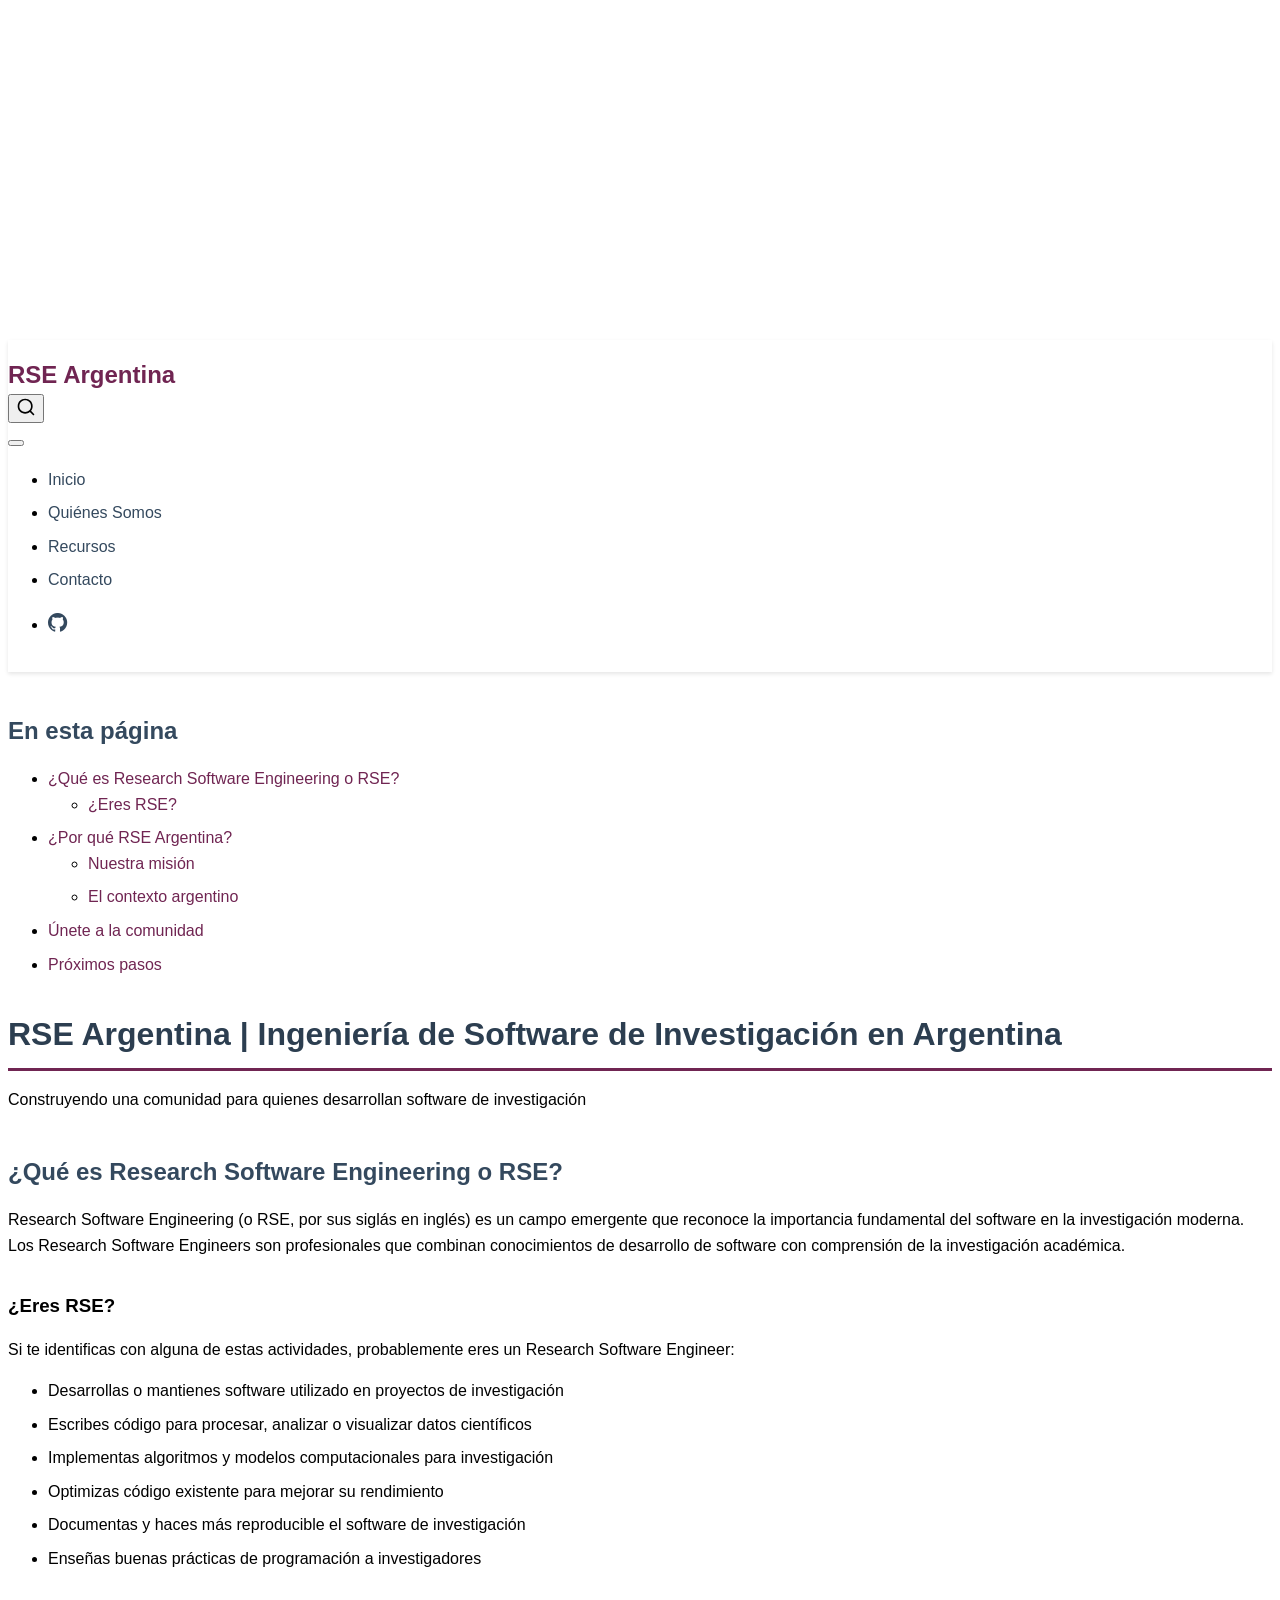
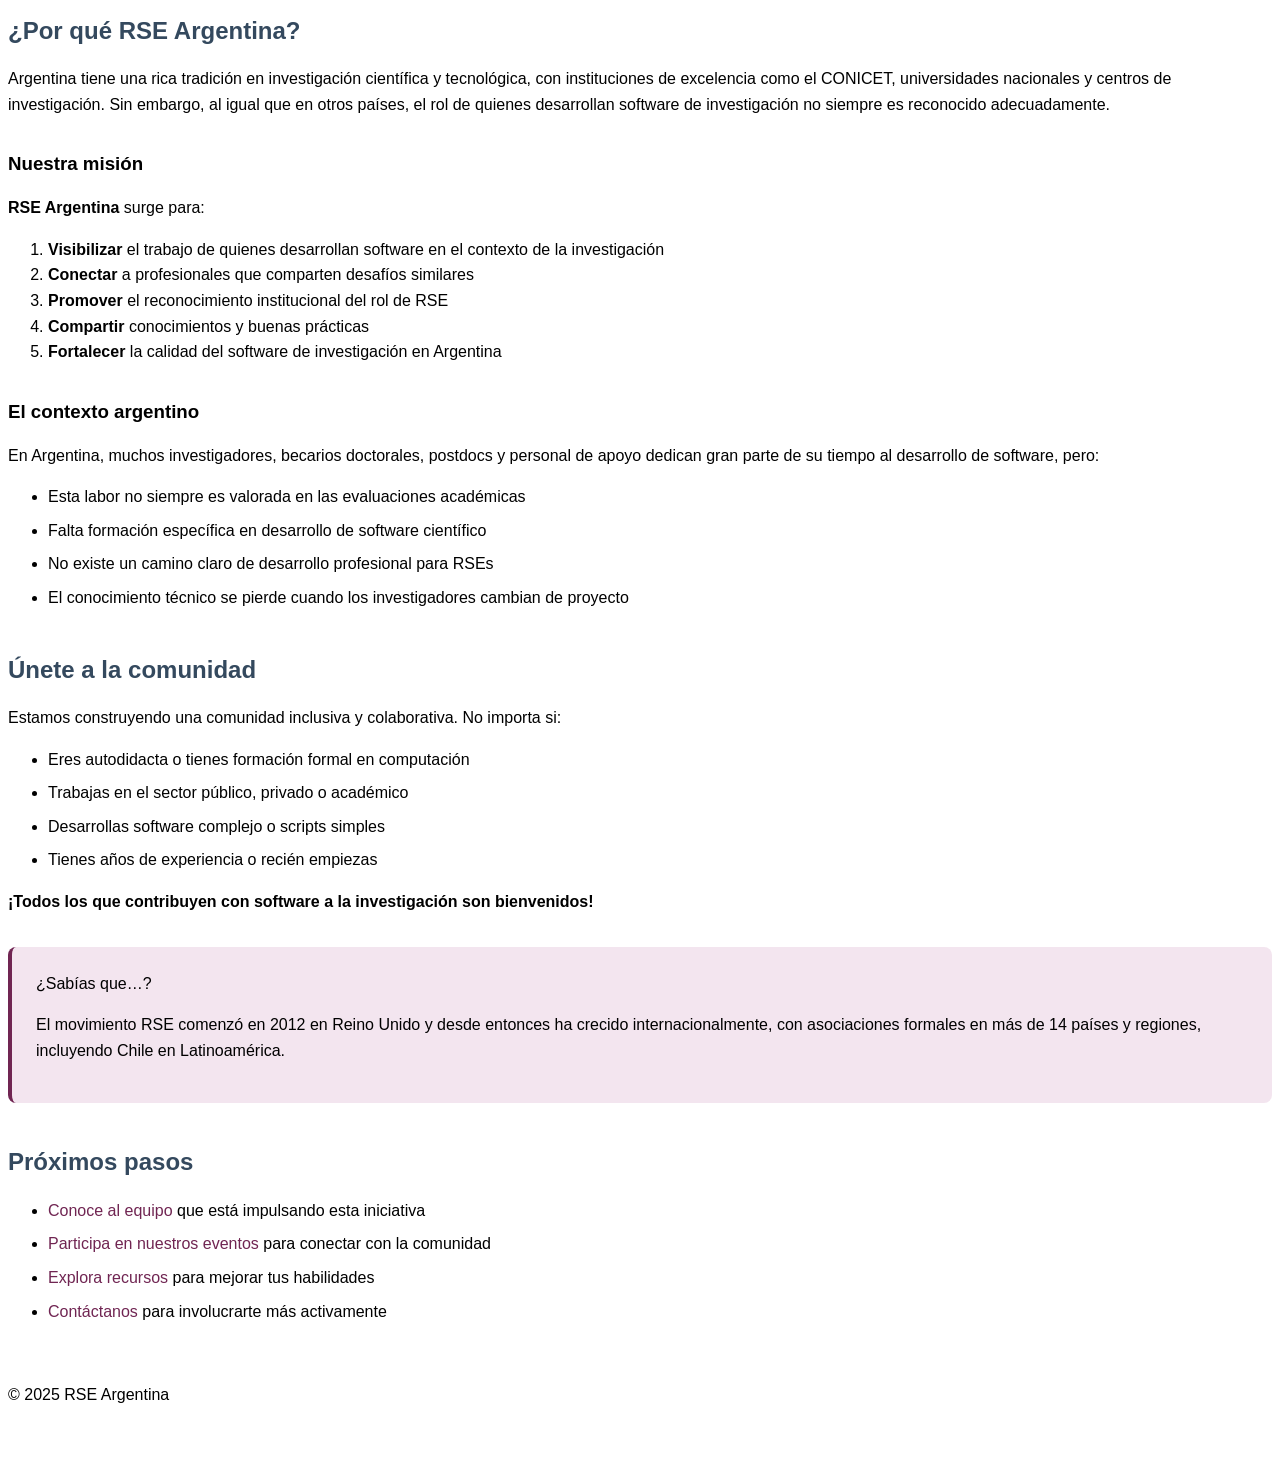
==== commit a762cf4b: "se actualiza index" ====
--- a/docs/index.html
+++ b/docs/index.html
@@ -7,7 +7,7 @@
 <meta name="viewport" content="width=device-width, initial-scale=1.0, user-scalable=yes">
 
 
-<title>Research Software Engineering en Argentina – RSE Argentina</title>
+<title>RSE Argentina | Ingeniería de Software de Investigación en Argentina – RSE Argentina</title>
 <style>
 code{white-space: pre-wrap;}
 span.smallcaps{font-variant: small-caps;}
@@ -40,8 +40,8 @@
 <link href="site_libs/quarto-html/quarto-syntax-highlighting-dark-b53751a350365c71b6c909e95f209ed1.css" rel="prefetch" class="quarto-color-scheme quarto-color-alternate" id="quarto-text-highlighting-styles">
 <script src="site_libs/bootstrap/bootstrap.min.js"></script>
 <link href="site_libs/bootstrap/bootstrap-icons.css" rel="stylesheet">
-<link href="site_libs/bootstrap/bootstrap-17d7587c12d32382fd3d4623394c25ce.min.css" rel="stylesheet" append-hash="true" class="quarto-color-scheme" id="quarto-bootstrap" data-mode="light">
-<link href="site_libs/bootstrap/bootstrap-dark-d485cac1d836a88a978fc9fc3ccfa380.min.css" rel="prefetch" append-hash="true" class="quarto-color-scheme quarto-color-alternate" id="quarto-bootstrap" data-mode="light">
+<link href="site_libs/bootstrap/bootstrap-c1a6113de042c99acd4c21b2efb2f1a7.min.css" rel="stylesheet" append-hash="true" class="quarto-color-scheme" id="quarto-bootstrap" data-mode="light">
+<link href="site_libs/bootstrap/bootstrap-dark-01c1e6879ee31e602800413e066146d1.min.css" rel="prefetch" append-hash="true" class="quarto-color-scheme quarto-color-alternate" id="quarto-bootstrap" data-mode="light">
 <script id="quarto-search-options" type="application/json">{
   "location": "navbar",
   "copy-button": false,
@@ -131,7 +131,7 @@
     <h2 id="toc-title">En esta página</h2>
    
   <ul>
-  <li><a href="#qué-es-research-software-engineering" id="toc-qué-es-research-software-engineering" class="nav-link active" data-scroll-target="#qué-es-research-software-engineering">¿Qué es Research Software Engineering?</a>
+  <li><a href="#qué-es-research-software-engineering-o-rse" id="toc-qué-es-research-software-engineering-o-rse" class="nav-link active" data-scroll-target="#qué-es-research-software-engineering-o-rse">¿Qué es Research Software Engineering o RSE?</a>
   <ul class="collapse">
   <li><a href="#eres-rse" id="toc-eres-rse" class="nav-link" data-scroll-target="#eres-rse">¿Eres RSE?</a></li>
   </ul></li>
@@ -150,7 +150,7 @@
 
 <header id="title-block-header" class="quarto-title-block default">
 <div class="quarto-title">
-<h1 class="title">Research Software Engineering en Argentina</h1>
+<h1 class="title">RSE Argentina | Ingeniería de Software de Investigación en Argentina</h1>
 <p class="subtitle lead">Construyendo una comunidad para quienes desarrollan software de investigación</p>
 </div>
 
@@ -168,9 +168,9 @@
 </header>
 
 
-<section id="qué-es-research-software-engineering" class="level2">
-<h2 class="anchored" data-anchor-id="qué-es-research-software-engineering">¿Qué es Research Software Engineering?</h2>
-<p>Research Software Engineering (RSE) es un campo emergente que reconoce la importancia fundamental del software en la investigación moderna. Los Research Software Engineers son profesionales que combinan conocimientos de desarrollo de software con comprensión profunda de la investigación académica.</p>
+<section id="qué-es-research-software-engineering-o-rse" class="level2">
+<h2 class="anchored" data-anchor-id="qué-es-research-software-engineering-o-rse">¿Qué es Research Software Engineering o RSE?</h2>
+<p>Research Software Engineering (o RSE, por sus siglás en inglés) es un campo emergente que reconoce la importancia fundamental del software en la investigación moderna. Los Research Software Engineers son profesionales que combinan conocimientos de desarrollo de software con comprensión de la investigación académica.</p>
 <section id="eres-rse" class="level3">
 <h3 class="anchored" data-anchor-id="eres-rse">¿Eres RSE?</h3>
 <p>Si te identificas con alguna de estas actividades, probablemente eres un Research Software Engineer:</p>
@@ -186,15 +186,16 @@
 </section>
 <section id="por-qué-rse-argentina" class="level2">
 <h2 class="anchored" data-anchor-id="por-qué-rse-argentina">¿Por qué RSE Argentina?</h2>
-<p>Argentina tiene una rica tradición en investigación científica y tecnológica, con instituciones de excelencia como CONICET, universidades nacionales y centros de investigación. Sin embargo, al igual que en otros países, el rol de quienes desarrollan software de investigación no siempre es reconocido adecuadamente.</p>
+<p>Argentina tiene una rica tradición en investigación científica y tecnológica, con instituciones de excelencia como el CONICET, universidades nacionales y centros de investigación. Sin embargo, al igual que en otros países, el rol de quienes desarrollan software de investigación no siempre es reconocido adecuadamente.</p>
 <section id="nuestra-misión" class="level3">
 <h3 class="anchored" data-anchor-id="nuestra-misión">Nuestra misión</h3>
 <p><strong>RSE Argentina</strong> surge para:</p>
 <ol type="1">
-<li><strong>Visibilizar</strong> el trabajo de quienes desarrollan software en el contexto de investigación</li>
+<li><strong>Visibilizar</strong> el trabajo de quienes desarrollan software en el contexto de la investigación</li>
 <li><strong>Conectar</strong> a profesionales que comparten desafíos similares</li>
-<li><strong>Promover</strong> el reconocimiento institucional del rol RSE</li>
+<li><strong>Promover</strong> el reconocimiento institucional del rol de RSE</li>
 <li><strong>Compartir</strong> conocimientos y buenas prácticas</li>
+<li><strong>Fortalecer</strong> la calidad del software de investigación en Argentina</li>
 </ol>
 </section>
 <section id="el-contexto-argentino" class="level3">
@@ -228,7 +229,7 @@
 </div>
 </div>
 <div class="callout-body-container callout-body">
-<p>El movimiento RSE comenzó en 2012 en Reino Unido y ahora hay grupos activos en más de 20 países, incluyendo Chile, en Latinoamérica.</p>
+<p>El movimiento RSE comenzó en 2012 en Reino Unido y desde entonces ha crecido internacionalmente, con asociaciones formales en más de 14 países y regiones, incluyendo Chile en Latinoamérica.</p>
 </div>
 </div>
 </section>
@@ -236,9 +237,9 @@
 <h2 class="anchored" data-anchor-id="próximos-pasos">Próximos pasos</h2>
 <ul>
 <li><a href="./quienes-somos.html">Conoce al equipo</a> que está impulsando esta iniciativa</li>
+<li><a href="eventos.qmd">Participa en nuestros eventos</a> para conectar con la comunidad</li>
 <li><a href="./recursos.html">Explora recursos</a> para mejorar tus habilidades</li>
 <li><a href="./contacto.html">Contáctanos</a> para involucrarte más activamente</li>
-<li><strong>Participa en nuestros eventos:</strong> próximamente tendremos más novedades</li>
 </ul>
 
 
@@ -813,7 +814,7 @@
       &nbsp;
     </div>   
     <div class="nav-footer-center">
-<p>© 2025 RSE Argentina |</p>
+<p>© 2025 RSE Argentina</p>
 </div>
     <div class="nav-footer-right">
       &nbsp;
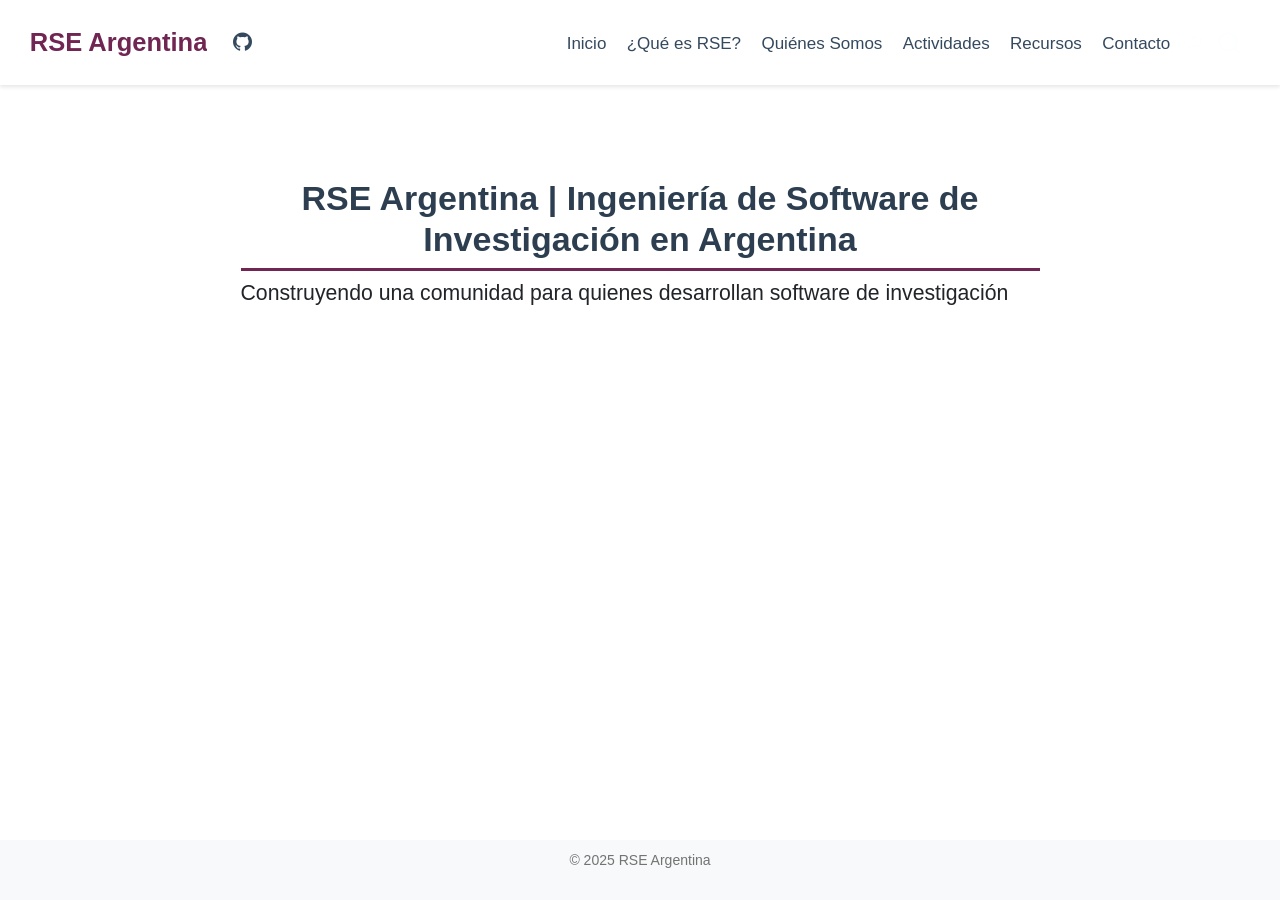
==== commit ace60a8c: "draft" ====
--- a/docs/index.html
+++ b/docs/index.html
@@ -2,7 +2,7 @@
 <html xmlns="http://www.w3.org/1999/xhtml" lang="es" xml:lang="es"><head>
 
 <meta charset="utf-8">
-<meta name="generator" content="quarto-1.6.42">
+<meta name="generator" content="quarto-1.7.32">
 
 <meta name="viewport" content="width=device-width, initial-scale=1.0, user-scalable=yes">
 
@@ -31,17 +31,19 @@
 <script src="site_libs/quarto-search/quarto-search.js"></script>
 <meta name="quarto:offset" content="./">
 <link href="./images/favicon.ico" rel="icon">
-<script src="site_libs/quarto-html/quarto.js"></script>
+<script src="site_libs/quarto-html/quarto.js" type="module"></script>
+<script src="site_libs/quarto-html/tabsets/tabsets.js" type="module"></script>
 <script src="site_libs/quarto-html/popper.min.js"></script>
 <script src="site_libs/quarto-html/tippy.umd.min.js"></script>
-<script src="site_libs/quarto-html/anchor.min.js"></script>
 <link href="site_libs/quarto-html/tippy.css" rel="stylesheet">
-<link href="site_libs/quarto-html/quarto-syntax-highlighting-2f5df379a58b258e96c21c0638c20c03.css" rel="stylesheet" class="quarto-color-scheme" id="quarto-text-highlighting-styles">
-<link href="site_libs/quarto-html/quarto-syntax-highlighting-dark-b53751a350365c71b6c909e95f209ed1.css" rel="prefetch" class="quarto-color-scheme quarto-color-alternate" id="quarto-text-highlighting-styles">
+<link href="site_libs/quarto-html/quarto-syntax-highlighting-37eea08aefeeee20ff55810ff984fec1.css" rel="stylesheet" class="quarto-color-scheme" id="quarto-text-highlighting-styles">
+<link href="site_libs/quarto-html/quarto-syntax-highlighting-dark-2fef5ea3f8957b3e4ecc936fc74692ca.css" rel="stylesheet" class="quarto-color-scheme quarto-color-alternate" id="quarto-text-highlighting-styles">
+<link href="site_libs/quarto-html/quarto-syntax-highlighting-37eea08aefeeee20ff55810ff984fec1.css" rel="stylesheet" class="quarto-color-scheme-extra" id="quarto-text-highlighting-styles">
 <script src="site_libs/bootstrap/bootstrap.min.js"></script>
 <link href="site_libs/bootstrap/bootstrap-icons.css" rel="stylesheet">
-<link href="site_libs/bootstrap/bootstrap-c1a6113de042c99acd4c21b2efb2f1a7.min.css" rel="stylesheet" append-hash="true" class="quarto-color-scheme" id="quarto-bootstrap" data-mode="light">
-<link href="site_libs/bootstrap/bootstrap-dark-01c1e6879ee31e602800413e066146d1.min.css" rel="prefetch" append-hash="true" class="quarto-color-scheme quarto-color-alternate" id="quarto-bootstrap" data-mode="light">
+<link href="site_libs/bootstrap/bootstrap-f16736df35c78b2a40309880523a978d.min.css" rel="stylesheet" append-hash="true" class="quarto-color-scheme" id="quarto-bootstrap" data-mode="light">
+<link href="site_libs/bootstrap/bootstrap-dark-6016eb316048cb3c685301713eb0da9a.min.css" rel="stylesheet" append-hash="true" class="quarto-color-scheme quarto-color-alternate" id="quarto-bootstrap" data-mode="light">
+<link href="site_libs/bootstrap/bootstrap-f16736df35c78b2a40309880523a978d.min.css" rel="stylesheet" append-hash="true" class="quarto-color-scheme-extra" id="quarto-bootstrap" data-mode="light">
 <script id="quarto-search-options" type="application/json">{
   "location": "navbar",
   "copy-button": false,
@@ -74,7 +76,169 @@
 <link rel="stylesheet" href="styles.css">
 </head>
 
-<body class="nav-fixed">
+<body class="nav-fixed fullcontent quarto-light"><script id="quarto-html-before-body" type="application/javascript">
+    const toggleBodyColorMode = (bsSheetEl) => {
+      const mode = bsSheetEl.getAttribute("data-mode");
+      const bodyEl = window.document.querySelector("body");
+      if (mode === "dark") {
+        bodyEl.classList.add("quarto-dark");
+        bodyEl.classList.remove("quarto-light");
+      } else {
+        bodyEl.classList.add("quarto-light");
+        bodyEl.classList.remove("quarto-dark");
+      }
+    }
+    const toggleBodyColorPrimary = () => {
+      const bsSheetEl = window.document.querySelector("link#quarto-bootstrap:not([rel=disabled-stylesheet])");
+      if (bsSheetEl) {
+        toggleBodyColorMode(bsSheetEl);
+      }
+    }
+    const setColorSchemeToggle = (alternate) => {
+      const toggles = window.document.querySelectorAll('.quarto-color-scheme-toggle');
+      for (let i=0; i < toggles.length; i++) {
+        const toggle = toggles[i];
+        if (toggle) {
+          if (alternate) {
+            toggle.classList.add("alternate");
+          } else {
+            toggle.classList.remove("alternate");
+          }
+        }
+      }
+    };
+    const toggleColorMode = (alternate) => {
+      // Switch the stylesheets
+      const primaryStylesheets = window.document.querySelectorAll('link.quarto-color-scheme:not(.quarto-color-alternate)');
+      const alternateStylesheets = window.document.querySelectorAll('link.quarto-color-scheme.quarto-color-alternate');
+      manageTransitions('#quarto-margin-sidebar .nav-link', false);
+      if (alternate) {
+        // note: dark is layered on light, we don't disable primary!
+        enableStylesheet(alternateStylesheets);
+        for (const sheetNode of alternateStylesheets) {
+          if (sheetNode.id === "quarto-bootstrap") {
+            toggleBodyColorMode(sheetNode);
+          }
+        }
+      } else {
+        disableStylesheet(alternateStylesheets);
+        enableStylesheet(primaryStylesheets)
+        toggleBodyColorPrimary();
+      }
+      manageTransitions('#quarto-margin-sidebar .nav-link', true);
+      // Switch the toggles
+      setColorSchemeToggle(alternate)
+      // Hack to workaround the fact that safari doesn't
+      // properly recolor the scrollbar when toggling (#1455)
+      if (navigator.userAgent.indexOf('Safari') > 0 && navigator.userAgent.indexOf('Chrome') == -1) {
+        manageTransitions("body", false);
+        window.scrollTo(0, 1);
+        setTimeout(() => {
+          window.scrollTo(0, 0);
+          manageTransitions("body", true);
+        }, 40);
+      }
+    }
+    const disableStylesheet = (stylesheets) => {
+      for (let i=0; i < stylesheets.length; i++) {
+        const stylesheet = stylesheets[i];
+        stylesheet.rel = 'disabled-stylesheet';
+      }
+    }
+    const enableStylesheet = (stylesheets) => {
+      for (let i=0; i < stylesheets.length; i++) {
+        const stylesheet = stylesheets[i];
+        if(stylesheet.rel !== 'stylesheet') { // for Chrome, which will still FOUC without this check
+          stylesheet.rel = 'stylesheet';
+        }
+      }
+    }
+    const manageTransitions = (selector, allowTransitions) => {
+      const els = window.document.querySelectorAll(selector);
+      for (let i=0; i < els.length; i++) {
+        const el = els[i];
+        if (allowTransitions) {
+          el.classList.remove('notransition');
+        } else {
+          el.classList.add('notransition');
+        }
+      }
+    }
+    const isFileUrl = () => {
+      return window.location.protocol === 'file:';
+    }
+    const hasAlternateSentinel = () => {
+      let styleSentinel = getColorSchemeSentinel();
+      if (styleSentinel !== null) {
+        return styleSentinel === "alternate";
+      } else {
+        return false;
+      }
+    }
+    const setStyleSentinel = (alternate) => {
+      const value = alternate ? "alternate" : "default";
+      if (!isFileUrl()) {
+        window.localStorage.setItem("quarto-color-scheme", value);
+      } else {
+        localAlternateSentinel = value;
+      }
+    }
+    const getColorSchemeSentinel = () => {
+      if (!isFileUrl()) {
+        const storageValue = window.localStorage.getItem("quarto-color-scheme");
+        return storageValue != null ? storageValue : localAlternateSentinel;
+      } else {
+        return localAlternateSentinel;
+      }
+    }
+    const toggleGiscusIfUsed = (isAlternate, darkModeDefault) => {
+      const baseTheme = document.querySelector('#giscus-base-theme')?.value ?? 'light';
+      const alternateTheme = document.querySelector('#giscus-alt-theme')?.value ?? 'dark';
+      let newTheme = '';
+      if(authorPrefersDark) {
+        newTheme = isAlternate ? baseTheme : alternateTheme;
+      } else {
+        newTheme = isAlternate ? alternateTheme : baseTheme;
+      }
+      const changeGiscusTheme = () => {
+        // From: https://github.com/giscus/giscus/issues/336
+        const sendMessage = (message) => {
+          const iframe = document.querySelector('iframe.giscus-frame');
+          if (!iframe) return;
+          iframe.contentWindow.postMessage({ giscus: message }, 'https://giscus.app');
+        }
+        sendMessage({
+          setConfig: {
+            theme: newTheme
+          }
+        });
+      }
+      const isGiscussLoaded = window.document.querySelector('iframe.giscus-frame') !== null;
+      if (isGiscussLoaded) {
+        changeGiscusTheme();
+      }
+    };
+    const authorPrefersDark = false;
+    const darkModeDefault = authorPrefersDark;
+      document.querySelector('link#quarto-text-highlighting-styles.quarto-color-scheme-extra').rel = 'disabled-stylesheet';
+      document.querySelector('link#quarto-bootstrap.quarto-color-scheme-extra').rel = 'disabled-stylesheet';
+    let localAlternateSentinel = darkModeDefault ? 'alternate' : 'default';
+    // Dark / light mode switch
+    window.quartoToggleColorScheme = () => {
+      // Read the current dark / light value
+      let toAlternate = !hasAlternateSentinel();
+      toggleColorMode(toAlternate);
+      setStyleSentinel(toAlternate);
+      toggleGiscusIfUsed(toAlternate, darkModeDefault);
+      window.dispatchEvent(new Event('resize'));
+    };
+    // Switch to dark mode if need be
+    if (hasAlternateSentinel()) {
+      toggleColorMode(true);
+    } else {
+      toggleColorMode(false);
+    }
+  </script>
 
 <div id="quarto-search-results"></div>
   <header id="quarto-header" class="headroom fixed-top">
@@ -91,13 +255,28 @@
 </button>
           <div class="collapse navbar-collapse" id="navbarCollapse">
             <ul class="navbar-nav navbar-nav-scroll me-auto">
+  <li class="nav-item compact">
+    <a class="nav-link" href="https://github.com/rse-argentina"> <i class="bi bi-github" role="img">
+</i> 
+<span class="menu-text"></span></a>
+  </li>  
+</ul>
+            <ul class="navbar-nav navbar-nav-scroll ms-auto">
   <li class="nav-item">
     <a class="nav-link active" href="./index.html" aria-current="page"> 
 <span class="menu-text">Inicio</span></a>
   </li>  
   <li class="nav-item">
+    <a class="nav-link" href="./que-es-rse.html"> 
+<span class="menu-text">¿Qué es RSE?</span></a>
+  </li>  
+  <li class="nav-item">
     <a class="nav-link" href="./quienes-somos.html"> 
 <span class="menu-text">Quiénes Somos</span></a>
+  </li>  
+  <li class="nav-item">
+    <a class="nav-link" href="./actividades.html"> 
+<span class="menu-text">Actividades</span></a>
   </li>  
   <li class="nav-item">
     <a class="nav-link" href="./recursos.html"> 
@@ -106,13 +285,6 @@
   <li class="nav-item">
     <a class="nav-link" href="./contacto.html"> 
 <span class="menu-text">Contacto</span></a>
-  </li>  
-</ul>
-            <ul class="navbar-nav navbar-nav-scroll ms-auto">
-  <li class="nav-item compact">
-    <a class="nav-link" href="https://github.com/rse-argentina"> <i class="bi bi-github" role="img">
-</i> 
-<span class="menu-text"></span></a>
   </li>  
 </ul>
           </div> <!-- /navcollapse -->
@@ -126,501 +298,266 @@
 <div id="quarto-content" class="quarto-container page-columns page-rows-contents page-layout-article page-navbar">
 <!-- sidebar -->
 <!-- margin-sidebar -->
-    <div id="quarto-margin-sidebar" class="sidebar margin-sidebar">
-        <nav id="TOC" role="doc-toc" class="toc-active">
-    <h2 id="toc-title">En esta página</h2>
-   
-  <ul>
-  <li><a href="#qué-es-research-software-engineering-o-rse" id="toc-qué-es-research-software-engineering-o-rse" class="nav-link active" data-scroll-target="#qué-es-research-software-engineering-o-rse">¿Qué es Research Software Engineering o RSE?</a>
-  <ul class="collapse">
-  <li><a href="#eres-rse" id="toc-eres-rse" class="nav-link" data-scroll-target="#eres-rse">¿Eres RSE?</a></li>
-  </ul></li>
-  <li><a href="#por-qué-rse-argentina" id="toc-por-qué-rse-argentina" class="nav-link" data-scroll-target="#por-qué-rse-argentina">¿Por qué RSE Argentina?</a>
-  <ul class="collapse">
-  <li><a href="#nuestra-misión" id="toc-nuestra-misión" class="nav-link" data-scroll-target="#nuestra-misión">Nuestra misión</a></li>
-  <li><a href="#el-contexto-argentino" id="toc-el-contexto-argentino" class="nav-link" data-scroll-target="#el-contexto-argentino">El contexto argentino</a></li>
-  </ul></li>
-  <li><a href="#únete-a-la-comunidad" id="toc-únete-a-la-comunidad" class="nav-link" data-scroll-target="#únete-a-la-comunidad">Únete a la comunidad</a></li>
-  <li><a href="#próximos-pasos" id="toc-próximos-pasos" class="nav-link" data-scroll-target="#próximos-pasos">Próximos pasos</a></li>
-  </ul>
-</nav>
-    </div>
+    
 <!-- main -->
-<main class="content" id="quarto-document-content">
-
-<header id="title-block-header" class="quarto-title-block default">
+<div class="quarto-about-jolla">
+ <header id="title-block-header" class="quarto-title-block default">
 <div class="quarto-title">
 <h1 class="title">RSE Argentina | Ingeniería de Software de Investigación en Argentina</h1>
 <p class="subtitle lead">Construyendo una comunidad para quienes desarrollan software de investigación</p>
 </div>
-
-
-
 <div class="quarto-title-meta">
-
-    
-  
-    
   </div>
-  
-
-
-</header>
-
-
-<section id="qué-es-research-software-engineering-o-rse" class="level2">
-<h2 class="anchored" data-anchor-id="qué-es-research-software-engineering-o-rse">¿Qué es Research Software Engineering o RSE?</h2>
-<p>Research Software Engineering (o RSE, por sus siglás en inglés) es un campo emergente que reconoce la importancia fundamental del software en la investigación moderna. Los Research Software Engineers son profesionales que combinan conocimientos de desarrollo de software con comprensión de la investigación académica.</p>
-<section id="eres-rse" class="level3">
-<h3 class="anchored" data-anchor-id="eres-rse">¿Eres RSE?</h3>
-<p>Si te identificas con alguna de estas actividades, probablemente eres un Research Software Engineer:</p>
-<ul>
-<li>Desarrollas o mantienes software utilizado en proyectos de investigación</li>
-<li>Escribes código para procesar, analizar o visualizar datos científicos</li>
-<li>Implementas algoritmos y modelos computacionales para investigación</li>
-<li>Optimizas código existente para mejorar su rendimiento</li>
-<li>Documentas y haces más reproducible el software de investigación</li>
-<li>Enseñas buenas prácticas de programación a investigadores</li>
-</ul>
-</section>
-</section>
-<section id="por-qué-rse-argentina" class="level2">
-<h2 class="anchored" data-anchor-id="por-qué-rse-argentina">¿Por qué RSE Argentina?</h2>
-<p>Argentina tiene una rica tradición en investigación científica y tecnológica, con instituciones de excelencia como el CONICET, universidades nacionales y centros de investigación. Sin embargo, al igual que en otros países, el rol de quienes desarrollan software de investigación no siempre es reconocido adecuadamente.</p>
-<section id="nuestra-misión" class="level3">
-<h3 class="anchored" data-anchor-id="nuestra-misión">Nuestra misión</h3>
-<p><strong>RSE Argentina</strong> surge para:</p>
-<ol type="1">
-<li><strong>Visibilizar</strong> el trabajo de quienes desarrollan software en el contexto de la investigación</li>
-<li><strong>Conectar</strong> a profesionales que comparten desafíos similares</li>
-<li><strong>Promover</strong> el reconocimiento institucional del rol de RSE</li>
-<li><strong>Compartir</strong> conocimientos y buenas prácticas</li>
-<li><strong>Fortalecer</strong> la calidad del software de investigación en Argentina</li>
-</ol>
-</section>
-<section id="el-contexto-argentino" class="level3">
-<h3 class="anchored" data-anchor-id="el-contexto-argentino">El contexto argentino</h3>
-<p>En Argentina, muchos investigadores, becarios doctorales, postdocs y personal de apoyo dedican gran parte de su tiempo al desarrollo de software, pero:</p>
-<ul>
-<li>Esta labor no siempre es valorada en las evaluaciones académicas</li>
-<li>Falta formación específica en desarrollo de software científico</li>
-<li>No existe un camino claro de desarrollo profesional para RSEs</li>
-<li>El conocimiento técnico se pierde cuando los investigadores cambian de proyecto</li>
-</ul>
-</section>
-</section>
-<section id="únete-a-la-comunidad" class="level2">
-<h2 class="anchored" data-anchor-id="únete-a-la-comunidad">Únete a la comunidad</h2>
-<p>Estamos construyendo una comunidad inclusiva y colaborativa. No importa si:</p>
-<ul>
-<li>Eres autodidacta o tienes formación formal en computación</li>
-<li>Trabajas en el sector público, privado o académico</li>
-<li>Desarrollas software complejo o scripts simples</li>
-<li>Tienes años de experiencia o recién empiezas</li>
-</ul>
-<p><strong>¡Todos los que contribuyen con software a la investigación son bienvenidos!</strong></p>
-<div class="callout callout-style-default callout-note callout-titled">
-<div class="callout-header d-flex align-content-center">
-<div class="callout-icon-container">
-<i class="callout-icon"></i>
+</header><main class="content" id="quarto-document-content">
+
+
+
+</main>  
 </div>
-<div class="callout-title-container flex-fill">
-¿Sabías que…?
-</div>
-</div>
-<div class="callout-body-container callout-body">
-<p>El movimiento RSE comenzó en 2012 en Reino Unido y desde entonces ha crecido internacionalmente, con asociaciones formales en más de 14 países y regiones, incluyendo Chile en Latinoamérica.</p>
-</div>
-</div>
-</section>
-<section id="próximos-pasos" class="level2">
-<h2 class="anchored" data-anchor-id="próximos-pasos">Próximos pasos</h2>
-<ul>
-<li><a href="./quienes-somos.html">Conoce al equipo</a> que está impulsando esta iniciativa</li>
-<li><a href="eventos.qmd">Participa en nuestros eventos</a> para conectar con la comunidad</li>
-<li><a href="./recursos.html">Explora recursos</a> para mejorar tus habilidades</li>
-<li><a href="./contacto.html">Contáctanos</a> para involucrarte más activamente</li>
-</ul>
-
-
-</section>
-
-</main> <!-- /main -->
+ <!-- /main -->
 <script id="quarto-html-after-body" type="application/javascript">
-window.document.addEventListener("DOMContentLoaded", function (event) {
-  const toggleBodyColorMode = (bsSheetEl) => {
-    const mode = bsSheetEl.getAttribute("data-mode");
-    const bodyEl = window.document.querySelector("body");
-    if (mode === "dark") {
-      bodyEl.classList.add("quarto-dark");
-      bodyEl.classList.remove("quarto-light");
-    } else {
-      bodyEl.classList.add("quarto-light");
-      bodyEl.classList.remove("quarto-dark");
-    }
-  }
-  const toggleBodyColorPrimary = () => {
-    const bsSheetEl = window.document.querySelector("link#quarto-bootstrap");
-    if (bsSheetEl) {
-      toggleBodyColorMode(bsSheetEl);
-    }
-  }
-  toggleBodyColorPrimary();  
-  const disableStylesheet = (stylesheets) => {
-    for (let i=0; i < stylesheets.length; i++) {
-      const stylesheet = stylesheets[i];
-      stylesheet.rel = 'prefetch';
-    }
-  }
-  const enableStylesheet = (stylesheets) => {
-    for (let i=0; i < stylesheets.length; i++) {
-      const stylesheet = stylesheets[i];
-      stylesheet.rel = 'stylesheet';
-    }
-  }
-  const manageTransitions = (selector, allowTransitions) => {
-    const els = window.document.querySelectorAll(selector);
-    for (let i=0; i < els.length; i++) {
-      const el = els[i];
-      if (allowTransitions) {
-        el.classList.remove('notransition');
+  window.document.addEventListener("DOMContentLoaded", function (event) {
+    // Ensure there is a toggle, if there isn't float one in the top right
+    if (window.document.querySelector('.quarto-color-scheme-toggle') === null) {
+      const a = window.document.createElement('a');
+      a.classList.add('top-right');
+      a.classList.add('quarto-color-scheme-toggle');
+      a.href = "";
+      a.onclick = function() { try { window.quartoToggleColorScheme(); } catch {} return false; };
+      const i = window.document.createElement("i");
+      i.classList.add('bi');
+      a.appendChild(i);
+      window.document.body.appendChild(a);
+    }
+    setColorSchemeToggle(hasAlternateSentinel())
+    const isCodeAnnotation = (el) => {
+      for (const clz of el.classList) {
+        if (clz.startsWith('code-annotation-')) {                     
+          return true;
+        }
+      }
+      return false;
+    }
+    const onCopySuccess = function(e) {
+      // button target
+      const button = e.trigger;
+      // don't keep focus
+      button.blur();
+      // flash "checked"
+      button.classList.add('code-copy-button-checked');
+      var currentTitle = button.getAttribute("title");
+      button.setAttribute("title", "Copiado");
+      let tooltip;
+      if (window.bootstrap) {
+        button.setAttribute("data-bs-toggle", "tooltip");
+        button.setAttribute("data-bs-placement", "left");
+        button.setAttribute("data-bs-title", "Copiado");
+        tooltip = new bootstrap.Tooltip(button, 
+          { trigger: "manual", 
+            customClass: "code-copy-button-tooltip",
+            offset: [0, -8]});
+        tooltip.show();    
+      }
+      setTimeout(function() {
+        if (tooltip) {
+          tooltip.hide();
+          button.removeAttribute("data-bs-title");
+          button.removeAttribute("data-bs-toggle");
+          button.removeAttribute("data-bs-placement");
+        }
+        button.setAttribute("title", currentTitle);
+        button.classList.remove('code-copy-button-checked');
+      }, 1000);
+      // clear code selection
+      e.clearSelection();
+    }
+    const getTextToCopy = function(trigger) {
+        const codeEl = trigger.previousElementSibling.cloneNode(true);
+        for (const childEl of codeEl.children) {
+          if (isCodeAnnotation(childEl)) {
+            childEl.remove();
+          }
+        }
+        return codeEl.innerText;
+    }
+    const clipboard = new window.ClipboardJS('.code-copy-button:not([data-in-quarto-modal])', {
+      text: getTextToCopy
+    });
+    clipboard.on('success', onCopySuccess);
+    if (window.document.getElementById('quarto-embedded-source-code-modal')) {
+      const clipboardModal = new window.ClipboardJS('.code-copy-button[data-in-quarto-modal]', {
+        text: getTextToCopy,
+        container: window.document.getElementById('quarto-embedded-source-code-modal')
+      });
+      clipboardModal.on('success', onCopySuccess);
+    }
+      var localhostRegex = new RegExp(/^(?:http|https):\/\/localhost\:?[0-9]*\//);
+      var mailtoRegex = new RegExp(/^mailto:/);
+        var filterRegex = new RegExp('/' + window.location.host + '/');
+      var isInternal = (href) => {
+          return filterRegex.test(href) || localhostRegex.test(href) || mailtoRegex.test(href);
+      }
+      // Inspect non-navigation links and adorn them if external
+     var links = window.document.querySelectorAll('a[href]:not(.nav-link):not(.navbar-brand):not(.toc-action):not(.sidebar-link):not(.sidebar-item-toggle):not(.pagination-link):not(.no-external):not([aria-hidden]):not(.dropdown-item):not(.quarto-navigation-tool):not(.about-link)');
+      for (var i=0; i<links.length; i++) {
+        const link = links[i];
+        if (!isInternal(link.href)) {
+          // undo the damage that might have been done by quarto-nav.js in the case of
+          // links that we want to consider external
+          if (link.dataset.originalHref !== undefined) {
+            link.href = link.dataset.originalHref;
+          }
+        }
+      }
+    function tippyHover(el, contentFn, onTriggerFn, onUntriggerFn) {
+      const config = {
+        allowHTML: true,
+        maxWidth: 500,
+        delay: 100,
+        arrow: false,
+        appendTo: function(el) {
+            return el.parentElement;
+        },
+        interactive: true,
+        interactiveBorder: 10,
+        theme: 'quarto',
+        placement: 'bottom-start',
+      };
+      if (contentFn) {
+        config.content = contentFn;
+      }
+      if (onTriggerFn) {
+        config.onTrigger = onTriggerFn;
+      }
+      if (onUntriggerFn) {
+        config.onUntrigger = onUntriggerFn;
+      }
+      window.tippy(el, config); 
+    }
+    const noterefs = window.document.querySelectorAll('a[role="doc-noteref"]');
+    for (var i=0; i<noterefs.length; i++) {
+      const ref = noterefs[i];
+      tippyHover(ref, function() {
+        // use id or data attribute instead here
+        let href = ref.getAttribute('data-footnote-href') || ref.getAttribute('href');
+        try { href = new URL(href).hash; } catch {}
+        const id = href.replace(/^#\/?/, "");
+        const note = window.document.getElementById(id);
+        if (note) {
+          return note.innerHTML;
+        } else {
+          return "";
+        }
+      });
+    }
+    const xrefs = window.document.querySelectorAll('a.quarto-xref');
+    const processXRef = (id, note) => {
+      // Strip column container classes
+      const stripColumnClz = (el) => {
+        el.classList.remove("page-full", "page-columns");
+        if (el.children) {
+          for (const child of el.children) {
+            stripColumnClz(child);
+          }
+        }
+      }
+      stripColumnClz(note)
+      if (id === null || id.startsWith('sec-')) {
+        // Special case sections, only their first couple elements
+        const container = document.createElement("div");
+        if (note.children && note.children.length > 2) {
+          container.appendChild(note.children[0].cloneNode(true));
+          for (let i = 1; i < note.children.length; i++) {
+            const child = note.children[i];
+            if (child.tagName === "P" && child.innerText === "") {
+              continue;
+            } else {
+              container.appendChild(child.cloneNode(true));
+              break;
+            }
+          }
+          if (window.Quarto?.typesetMath) {
+            window.Quarto.typesetMath(container);
+          }
+          return container.innerHTML
+        } else {
+          if (window.Quarto?.typesetMath) {
+            window.Quarto.typesetMath(note);
+          }
+          return note.innerHTML;
+        }
       } else {
-        el.classList.add('notransition');
-      }
-    }
-  }
-  const toggleGiscusIfUsed = (isAlternate, darkModeDefault) => {
-    const baseTheme = document.querySelector('#giscus-base-theme')?.value ?? 'light';
-    const alternateTheme = document.querySelector('#giscus-alt-theme')?.value ?? 'dark';
-    let newTheme = '';
-    if(darkModeDefault) {
-      newTheme = isAlternate ? baseTheme : alternateTheme;
-    } else {
-      newTheme = isAlternate ? alternateTheme : baseTheme;
-    }
-    const changeGiscusTheme = () => {
-      // From: https://github.com/giscus/giscus/issues/336
-      const sendMessage = (message) => {
-        const iframe = document.querySelector('iframe.giscus-frame');
-        if (!iframe) return;
-        iframe.contentWindow.postMessage({ giscus: message }, 'https://giscus.app');
-      }
-      sendMessage({
-        setConfig: {
-          theme: newTheme
-        }
-      });
-    }
-    const isGiscussLoaded = window.document.querySelector('iframe.giscus-frame') !== null;
-    if (isGiscussLoaded) {
-      changeGiscusTheme();
-    }
-  }
-  const toggleColorMode = (alternate) => {
-    // Switch the stylesheets
-    const alternateStylesheets = window.document.querySelectorAll('link.quarto-color-scheme.quarto-color-alternate');
-    manageTransitions('#quarto-margin-sidebar .nav-link', false);
-    if (alternate) {
-      enableStylesheet(alternateStylesheets);
-      for (const sheetNode of alternateStylesheets) {
-        if (sheetNode.id === "quarto-bootstrap") {
-          toggleBodyColorMode(sheetNode);
-        }
-      }
-    } else {
-      disableStylesheet(alternateStylesheets);
-      toggleBodyColorPrimary();
-    }
-    manageTransitions('#quarto-margin-sidebar .nav-link', true);
-    // Switch the toggles
-    const toggles = window.document.querySelectorAll('.quarto-color-scheme-toggle');
-    for (let i=0; i < toggles.length; i++) {
-      const toggle = toggles[i];
-      if (toggle) {
-        if (alternate) {
-          toggle.classList.add("alternate");     
-        } else {
-          toggle.classList.remove("alternate");
-        }
-      }
-    }
-    // Hack to workaround the fact that safari doesn't
-    // properly recolor the scrollbar when toggling (#1455)
-    if (navigator.userAgent.indexOf('Safari') > 0 && navigator.userAgent.indexOf('Chrome') == -1) {
-      manageTransitions("body", false);
-      window.scrollTo(0, 1);
-      setTimeout(() => {
-        window.scrollTo(0, 0);
-        manageTransitions("body", true);
-      }, 40);  
-    }
-  }
-  const isFileUrl = () => { 
-    return window.location.protocol === 'file:';
-  }
-  const hasAlternateSentinel = () => {  
-    let styleSentinel = getColorSchemeSentinel();
-    if (styleSentinel !== null) {
-      return styleSentinel === "alternate";
-    } else {
-      return false;
-    }
-  }
-  const setStyleSentinel = (alternate) => {
-    const value = alternate ? "alternate" : "default";
-    if (!isFileUrl()) {
-      window.localStorage.setItem("quarto-color-scheme", value);
-    } else {
-      localAlternateSentinel = value;
-    }
-  }
-  const getColorSchemeSentinel = () => {
-    if (!isFileUrl()) {
-      const storageValue = window.localStorage.getItem("quarto-color-scheme");
-      return storageValue != null ? storageValue : localAlternateSentinel;
-    } else {
-      return localAlternateSentinel;
-    }
-  }
-  const darkModeDefault = false;
-  let localAlternateSentinel = darkModeDefault ? 'alternate' : 'default';
-  // Dark / light mode switch
-  window.quartoToggleColorScheme = () => {
-    // Read the current dark / light value 
-    let toAlternate = !hasAlternateSentinel();
-    toggleColorMode(toAlternate);
-    setStyleSentinel(toAlternate);
-    toggleGiscusIfUsed(toAlternate, darkModeDefault);
-  };
-  // Ensure there is a toggle, if there isn't float one in the top right
-  if (window.document.querySelector('.quarto-color-scheme-toggle') === null) {
-    const a = window.document.createElement('a');
-    a.classList.add('top-right');
-    a.classList.add('quarto-color-scheme-toggle');
-    a.href = "";
-    a.onclick = function() { try { window.quartoToggleColorScheme(); } catch {} return false; };
-    const i = window.document.createElement("i");
-    i.classList.add('bi');
-    a.appendChild(i);
-    window.document.body.appendChild(a);
-  }
-  // Switch to dark mode if need be
-  if (hasAlternateSentinel()) {
-    toggleColorMode(true);
-  } else {
-    toggleColorMode(false);
-  }
-  const icon = "";
-  const anchorJS = new window.AnchorJS();
-  anchorJS.options = {
-    placement: 'right',
-    icon: icon
-  };
-  anchorJS.add('.anchored');
-  const isCodeAnnotation = (el) => {
-    for (const clz of el.classList) {
-      if (clz.startsWith('code-annotation-')) {                     
-        return true;
-      }
-    }
-    return false;
-  }
-  const onCopySuccess = function(e) {
-    // button target
-    const button = e.trigger;
-    // don't keep focus
-    button.blur();
-    // flash "checked"
-    button.classList.add('code-copy-button-checked');
-    var currentTitle = button.getAttribute("title");
-    button.setAttribute("title", "Copiado");
-    let tooltip;
-    if (window.bootstrap) {
-      button.setAttribute("data-bs-toggle", "tooltip");
-      button.setAttribute("data-bs-placement", "left");
-      button.setAttribute("data-bs-title", "Copiado");
-      tooltip = new bootstrap.Tooltip(button, 
-        { trigger: "manual", 
-          customClass: "code-copy-button-tooltip",
-          offset: [0, -8]});
-      tooltip.show();    
-    }
-    setTimeout(function() {
-      if (tooltip) {
-        tooltip.hide();
-        button.removeAttribute("data-bs-title");
-        button.removeAttribute("data-bs-toggle");
-        button.removeAttribute("data-bs-placement");
-      }
-      button.setAttribute("title", currentTitle);
-      button.classList.remove('code-copy-button-checked');
-    }, 1000);
-    // clear code selection
-    e.clearSelection();
-  }
-  const getTextToCopy = function(trigger) {
-      const codeEl = trigger.previousElementSibling.cloneNode(true);
-      for (const childEl of codeEl.children) {
-        if (isCodeAnnotation(childEl)) {
-          childEl.remove();
-        }
-      }
-      return codeEl.innerText;
-  }
-  const clipboard = new window.ClipboardJS('.code-copy-button:not([data-in-quarto-modal])', {
-    text: getTextToCopy
-  });
-  clipboard.on('success', onCopySuccess);
-  if (window.document.getElementById('quarto-embedded-source-code-modal')) {
-    const clipboardModal = new window.ClipboardJS('.code-copy-button[data-in-quarto-modal]', {
-      text: getTextToCopy,
-      container: window.document.getElementById('quarto-embedded-source-code-modal')
-    });
-    clipboardModal.on('success', onCopySuccess);
-  }
-    var localhostRegex = new RegExp(/^(?:http|https):\/\/localhost\:?[0-9]*\//);
-    var mailtoRegex = new RegExp(/^mailto:/);
-      var filterRegex = new RegExp('/' + window.location.host + '/');
-    var isInternal = (href) => {
-        return filterRegex.test(href) || localhostRegex.test(href) || mailtoRegex.test(href);
-    }
-    // Inspect non-navigation links and adorn them if external
- 	var links = window.document.querySelectorAll('a[href]:not(.nav-link):not(.navbar-brand):not(.toc-action):not(.sidebar-link):not(.sidebar-item-toggle):not(.pagination-link):not(.no-external):not([aria-hidden]):not(.dropdown-item):not(.quarto-navigation-tool):not(.about-link)');
-    for (var i=0; i<links.length; i++) {
-      const link = links[i];
-      if (!isInternal(link.href)) {
-        // undo the damage that might have been done by quarto-nav.js in the case of
-        // links that we want to consider external
-        if (link.dataset.originalHref !== undefined) {
-          link.href = link.dataset.originalHref;
-        }
-      }
-    }
-  function tippyHover(el, contentFn, onTriggerFn, onUntriggerFn) {
-    const config = {
-      allowHTML: true,
-      maxWidth: 500,
-      delay: 100,
-      arrow: false,
-      appendTo: function(el) {
-          return el.parentElement;
-      },
-      interactive: true,
-      interactiveBorder: 10,
-      theme: 'quarto',
-      placement: 'bottom-start',
-    };
-    if (contentFn) {
-      config.content = contentFn;
-    }
-    if (onTriggerFn) {
-      config.onTrigger = onTriggerFn;
-    }
-    if (onUntriggerFn) {
-      config.onUntrigger = onUntriggerFn;
-    }
-    window.tippy(el, config); 
-  }
-  const noterefs = window.document.querySelectorAll('a[role="doc-noteref"]');
-  for (var i=0; i<noterefs.length; i++) {
-    const ref = noterefs[i];
-    tippyHover(ref, function() {
-      // use id or data attribute instead here
-      let href = ref.getAttribute('data-footnote-href') || ref.getAttribute('href');
-      try { href = new URL(href).hash; } catch {}
-      const id = href.replace(/^#\/?/, "");
-      const note = window.document.getElementById(id);
-      if (note) {
-        return note.innerHTML;
-      } else {
-        return "";
-      }
-    });
-  }
-  const xrefs = window.document.querySelectorAll('a.quarto-xref');
-  const processXRef = (id, note) => {
-    // Strip column container classes
-    const stripColumnClz = (el) => {
-      el.classList.remove("page-full", "page-columns");
-      if (el.children) {
-        for (const child of el.children) {
-          stripColumnClz(child);
-        }
-      }
-    }
-    stripColumnClz(note)
-    if (id === null || id.startsWith('sec-')) {
-      // Special case sections, only their first couple elements
-      const container = document.createElement("div");
-      if (note.children && note.children.length > 2) {
-        container.appendChild(note.children[0].cloneNode(true));
-        for (let i = 1; i < note.children.length; i++) {
-          const child = note.children[i];
-          if (child.tagName === "P" && child.innerText === "") {
-            continue;
-          } else {
-            container.appendChild(child.cloneNode(true));
-            break;
-          }
-        }
-        if (window.Quarto?.typesetMath) {
-          window.Quarto.typesetMath(container);
-        }
-        return container.innerHTML
-      } else {
+        // Remove any anchor links if they are present
+        const anchorLink = note.querySelector('a.anchorjs-link');
+        if (anchorLink) {
+          anchorLink.remove();
+        }
         if (window.Quarto?.typesetMath) {
           window.Quarto.typesetMath(note);
         }
-        return note.innerHTML;
-      }
-    } else {
-      // Remove any anchor links if they are present
-      const anchorLink = note.querySelector('a.anchorjs-link');
-      if (anchorLink) {
-        anchorLink.remove();
-      }
-      if (window.Quarto?.typesetMath) {
-        window.Quarto.typesetMath(note);
-      }
-      if (note.classList.contains("callout")) {
-        return note.outerHTML;
-      } else {
-        return note.innerHTML;
-      }
-    }
-  }
-  for (var i=0; i<xrefs.length; i++) {
-    const xref = xrefs[i];
-    tippyHover(xref, undefined, function(instance) {
-      instance.disable();
-      let url = xref.getAttribute('href');
-      let hash = undefined; 
-      if (url.startsWith('#')) {
-        hash = url;
-      } else {
-        try { hash = new URL(url).hash; } catch {}
-      }
-      if (hash) {
-        const id = hash.replace(/^#\/?/, "");
-        const note = window.document.getElementById(id);
-        if (note !== null) {
-          try {
-            const html = processXRef(id, note.cloneNode(true));
-            instance.setContent(html);
-          } finally {
-            instance.enable();
-            instance.show();
-          }
+        if (note.classList.contains("callout")) {
+          return note.outerHTML;
         } else {
-          // See if we can fetch this
-          fetch(url.split('#')[0])
+          return note.innerHTML;
+        }
+      }
+    }
+    for (var i=0; i<xrefs.length; i++) {
+      const xref = xrefs[i];
+      tippyHover(xref, undefined, function(instance) {
+        instance.disable();
+        let url = xref.getAttribute('href');
+        let hash = undefined; 
+        if (url.startsWith('#')) {
+          hash = url;
+        } else {
+          try { hash = new URL(url).hash; } catch {}
+        }
+        if (hash) {
+          const id = hash.replace(/^#\/?/, "");
+          const note = window.document.getElementById(id);
+          if (note !== null) {
+            try {
+              const html = processXRef(id, note.cloneNode(true));
+              instance.setContent(html);
+            } finally {
+              instance.enable();
+              instance.show();
+            }
+          } else {
+            // See if we can fetch this
+            fetch(url.split('#')[0])
+            .then(res => res.text())
+            .then(html => {
+              const parser = new DOMParser();
+              const htmlDoc = parser.parseFromString(html, "text/html");
+              const note = htmlDoc.getElementById(id);
+              if (note !== null) {
+                const html = processXRef(id, note);
+                instance.setContent(html);
+              } 
+            }).finally(() => {
+              instance.enable();
+              instance.show();
+            });
+          }
+        } else {
+          // See if we can fetch a full url (with no hash to target)
+          // This is a special case and we should probably do some content thinning / targeting
+          fetch(url)
           .then(res => res.text())
           .then(html => {
             const parser = new DOMParser();
             const htmlDoc = parser.parseFromString(html, "text/html");
-            const note = htmlDoc.getElementById(id);
+            const note = htmlDoc.querySelector('main.content');
             if (note !== null) {
-              const html = processXRef(id, note);
+              // This should only happen for chapter cross references
+              // (since there is no id in the URL)
+              // remove the first header
+              if (note.children.length > 0 && note.children[0].tagName === "HEADER") {
+                note.children[0].remove();
+              }
+              const html = processXRef(null, note);
               instance.setContent(html);
             } 
           }).finally(() => {
@@ -628,185 +565,161 @@
             instance.show();
           });
         }
+      }, function(instance) {
+      });
+    }
+        let selectedAnnoteEl;
+        const selectorForAnnotation = ( cell, annotation) => {
+          let cellAttr = 'data-code-cell="' + cell + '"';
+          let lineAttr = 'data-code-annotation="' +  annotation + '"';
+          const selector = 'span[' + cellAttr + '][' + lineAttr + ']';
+          return selector;
+        }
+        const selectCodeLines = (annoteEl) => {
+          const doc = window.document;
+          const targetCell = annoteEl.getAttribute("data-target-cell");
+          const targetAnnotation = annoteEl.getAttribute("data-target-annotation");
+          const annoteSpan = window.document.querySelector(selectorForAnnotation(targetCell, targetAnnotation));
+          const lines = annoteSpan.getAttribute("data-code-lines").split(",");
+          const lineIds = lines.map((line) => {
+            return targetCell + "-" + line;
+          })
+          let top = null;
+          let height = null;
+          let parent = null;
+          if (lineIds.length > 0) {
+              //compute the position of the single el (top and bottom and make a div)
+              const el = window.document.getElementById(lineIds[0]);
+              top = el.offsetTop;
+              height = el.offsetHeight;
+              parent = el.parentElement.parentElement;
+            if (lineIds.length > 1) {
+              const lastEl = window.document.getElementById(lineIds[lineIds.length - 1]);
+              const bottom = lastEl.offsetTop + lastEl.offsetHeight;
+              height = bottom - top;
+            }
+            if (top !== null && height !== null && parent !== null) {
+              // cook up a div (if necessary) and position it 
+              let div = window.document.getElementById("code-annotation-line-highlight");
+              if (div === null) {
+                div = window.document.createElement("div");
+                div.setAttribute("id", "code-annotation-line-highlight");
+                div.style.position = 'absolute';
+                parent.appendChild(div);
+              }
+              div.style.top = top - 2 + "px";
+              div.style.height = height + 4 + "px";
+              div.style.left = 0;
+              let gutterDiv = window.document.getElementById("code-annotation-line-highlight-gutter");
+              if (gutterDiv === null) {
+                gutterDiv = window.document.createElement("div");
+                gutterDiv.setAttribute("id", "code-annotation-line-highlight-gutter");
+                gutterDiv.style.position = 'absolute';
+                const codeCell = window.document.getElementById(targetCell);
+                const gutter = codeCell.querySelector('.code-annotation-gutter');
+                gutter.appendChild(gutterDiv);
+              }
+              gutterDiv.style.top = top - 2 + "px";
+              gutterDiv.style.height = height + 4 + "px";
+            }
+            selectedAnnoteEl = annoteEl;
+          }
+        };
+        const unselectCodeLines = () => {
+          const elementsIds = ["code-annotation-line-highlight", "code-annotation-line-highlight-gutter"];
+          elementsIds.forEach((elId) => {
+            const div = window.document.getElementById(elId);
+            if (div) {
+              div.remove();
+            }
+          });
+          selectedAnnoteEl = undefined;
+        };
+          // Handle positioning of the toggle
+      window.addEventListener(
+        "resize",
+        throttle(() => {
+          elRect = undefined;
+          if (selectedAnnoteEl) {
+            selectCodeLines(selectedAnnoteEl);
+          }
+        }, 10)
+      );
+      function throttle(fn, ms) {
+      let throttle = false;
+      let timer;
+        return (...args) => {
+          if(!throttle) { // first call gets through
+              fn.apply(this, args);
+              throttle = true;
+          } else { // all the others get throttled
+              if(timer) clearTimeout(timer); // cancel #2
+              timer = setTimeout(() => {
+                fn.apply(this, args);
+                timer = throttle = false;
+              }, ms);
+          }
+        };
+      }
+        // Attach click handler to the DT
+        const annoteDls = window.document.querySelectorAll('dt[data-target-cell]');
+        for (const annoteDlNode of annoteDls) {
+          annoteDlNode.addEventListener('click', (event) => {
+            const clickedEl = event.target;
+            if (clickedEl !== selectedAnnoteEl) {
+              unselectCodeLines();
+              const activeEl = window.document.querySelector('dt[data-target-cell].code-annotation-active');
+              if (activeEl) {
+                activeEl.classList.remove('code-annotation-active');
+              }
+              selectCodeLines(clickedEl);
+              clickedEl.classList.add('code-annotation-active');
+            } else {
+              // Unselect the line
+              unselectCodeLines();
+              clickedEl.classList.remove('code-annotation-active');
+            }
+          });
+        }
+    const findCites = (el) => {
+      const parentEl = el.parentElement;
+      if (parentEl) {
+        const cites = parentEl.dataset.cites;
+        if (cites) {
+          return {
+            el,
+            cites: cites.split(' ')
+          };
+        } else {
+          return findCites(el.parentElement)
+        }
       } else {
-        // See if we can fetch a full url (with no hash to target)
-        // This is a special case and we should probably do some content thinning / targeting
-        fetch(url)
-        .then(res => res.text())
-        .then(html => {
-          const parser = new DOMParser();
-          const htmlDoc = parser.parseFromString(html, "text/html");
-          const note = htmlDoc.querySelector('main.content');
-          if (note !== null) {
-            // This should only happen for chapter cross references
-            // (since there is no id in the URL)
-            // remove the first header
-            if (note.children.length > 0 && note.children[0].tagName === "HEADER") {
-              note.children[0].remove();
+        return undefined;
+      }
+    };
+    var bibliorefs = window.document.querySelectorAll('a[role="doc-biblioref"]');
+    for (var i=0; i<bibliorefs.length; i++) {
+      const ref = bibliorefs[i];
+      const citeInfo = findCites(ref);
+      if (citeInfo) {
+        tippyHover(citeInfo.el, function() {
+          var popup = window.document.createElement('div');
+          citeInfo.cites.forEach(function(cite) {
+            var citeDiv = window.document.createElement('div');
+            citeDiv.classList.add('hanging-indent');
+            citeDiv.classList.add('csl-entry');
+            var biblioDiv = window.document.getElementById('ref-' + cite);
+            if (biblioDiv) {
+              citeDiv.innerHTML = biblioDiv.innerHTML;
             }
-            const html = processXRef(null, note);
-            instance.setContent(html);
-          } 
-        }).finally(() => {
-          instance.enable();
-          instance.show();
+            popup.appendChild(citeDiv);
+          });
+          return popup.innerHTML;
         });
       }
-    }, function(instance) {
-    });
-  }
-      let selectedAnnoteEl;
-      const selectorForAnnotation = ( cell, annotation) => {
-        let cellAttr = 'data-code-cell="' + cell + '"';
-        let lineAttr = 'data-code-annotation="' +  annotation + '"';
-        const selector = 'span[' + cellAttr + '][' + lineAttr + ']';
-        return selector;
-      }
-      const selectCodeLines = (annoteEl) => {
-        const doc = window.document;
-        const targetCell = annoteEl.getAttribute("data-target-cell");
-        const targetAnnotation = annoteEl.getAttribute("data-target-annotation");
-        const annoteSpan = window.document.querySelector(selectorForAnnotation(targetCell, targetAnnotation));
-        const lines = annoteSpan.getAttribute("data-code-lines").split(",");
-        const lineIds = lines.map((line) => {
-          return targetCell + "-" + line;
-        })
-        let top = null;
-        let height = null;
-        let parent = null;
-        if (lineIds.length > 0) {
-            //compute the position of the single el (top and bottom and make a div)
-            const el = window.document.getElementById(lineIds[0]);
-            top = el.offsetTop;
-            height = el.offsetHeight;
-            parent = el.parentElement.parentElement;
-          if (lineIds.length > 1) {
-            const lastEl = window.document.getElementById(lineIds[lineIds.length - 1]);
-            const bottom = lastEl.offsetTop + lastEl.offsetHeight;
-            height = bottom - top;
-          }
-          if (top !== null && height !== null && parent !== null) {
-            // cook up a div (if necessary) and position it 
-            let div = window.document.getElementById("code-annotation-line-highlight");
-            if (div === null) {
-              div = window.document.createElement("div");
-              div.setAttribute("id", "code-annotation-line-highlight");
-              div.style.position = 'absolute';
-              parent.appendChild(div);
-            }
-            div.style.top = top - 2 + "px";
-            div.style.height = height + 4 + "px";
-            div.style.left = 0;
-            let gutterDiv = window.document.getElementById("code-annotation-line-highlight-gutter");
-            if (gutterDiv === null) {
-              gutterDiv = window.document.createElement("div");
-              gutterDiv.setAttribute("id", "code-annotation-line-highlight-gutter");
-              gutterDiv.style.position = 'absolute';
-              const codeCell = window.document.getElementById(targetCell);
-              const gutter = codeCell.querySelector('.code-annotation-gutter');
-              gutter.appendChild(gutterDiv);
-            }
-            gutterDiv.style.top = top - 2 + "px";
-            gutterDiv.style.height = height + 4 + "px";
-          }
-          selectedAnnoteEl = annoteEl;
-        }
-      };
-      const unselectCodeLines = () => {
-        const elementsIds = ["code-annotation-line-highlight", "code-annotation-line-highlight-gutter"];
-        elementsIds.forEach((elId) => {
-          const div = window.document.getElementById(elId);
-          if (div) {
-            div.remove();
-          }
-        });
-        selectedAnnoteEl = undefined;
-      };
-        // Handle positioning of the toggle
-    window.addEventListener(
-      "resize",
-      throttle(() => {
-        elRect = undefined;
-        if (selectedAnnoteEl) {
-          selectCodeLines(selectedAnnoteEl);
-        }
-      }, 10)
-    );
-    function throttle(fn, ms) {
-    let throttle = false;
-    let timer;
-      return (...args) => {
-        if(!throttle) { // first call gets through
-            fn.apply(this, args);
-            throttle = true;
-        } else { // all the others get throttled
-            if(timer) clearTimeout(timer); // cancel #2
-            timer = setTimeout(() => {
-              fn.apply(this, args);
-              timer = throttle = false;
-            }, ms);
-        }
-      };
-    }
-      // Attach click handler to the DT
-      const annoteDls = window.document.querySelectorAll('dt[data-target-cell]');
-      for (const annoteDlNode of annoteDls) {
-        annoteDlNode.addEventListener('click', (event) => {
-          const clickedEl = event.target;
-          if (clickedEl !== selectedAnnoteEl) {
-            unselectCodeLines();
-            const activeEl = window.document.querySelector('dt[data-target-cell].code-annotation-active');
-            if (activeEl) {
-              activeEl.classList.remove('code-annotation-active');
-            }
-            selectCodeLines(clickedEl);
-            clickedEl.classList.add('code-annotation-active');
-          } else {
-            // Unselect the line
-            unselectCodeLines();
-            clickedEl.classList.remove('code-annotation-active');
-          }
-        });
-      }
-  const findCites = (el) => {
-    const parentEl = el.parentElement;
-    if (parentEl) {
-      const cites = parentEl.dataset.cites;
-      if (cites) {
-        return {
-          el,
-          cites: cites.split(' ')
-        };
-      } else {
-        return findCites(el.parentElement)
-      }
-    } else {
-      return undefined;
-    }
-  };
-  var bibliorefs = window.document.querySelectorAll('a[role="doc-biblioref"]');
-  for (var i=0; i<bibliorefs.length; i++) {
-    const ref = bibliorefs[i];
-    const citeInfo = findCites(ref);
-    if (citeInfo) {
-      tippyHover(citeInfo.el, function() {
-        var popup = window.document.createElement('div');
-        citeInfo.cites.forEach(function(cite) {
-          var citeDiv = window.document.createElement('div');
-          citeDiv.classList.add('hanging-indent');
-          citeDiv.classList.add('csl-entry');
-          var biblioDiv = window.document.getElementById('ref-' + cite);
-          if (biblioDiv) {
-            citeDiv.innerHTML = biblioDiv.innerHTML;
-          }
-          popup.appendChild(citeDiv);
-        });
-        return popup.innerHTML;
-      });
-    }
-  }
-});
-</script>
+    }
+  });
+  </script>
 </div> <!-- /content -->
 <footer class="footer">
   <div class="nav-footer">
--- a/docs/site_libs/quarto-html/quarto-syntax-highlighting-37eea08aefeeee20ff55810ff984fec1.css
+++ b/docs/site_libs/quarto-html/quarto-syntax-highlighting-37eea08aefeeee20ff55810ff984fec1.css
@@ -0,0 +1,236 @@
+/* quarto syntax highlight colors */
+:root {
+  --quarto-hl-ot-color: #003B4F;
+  --quarto-hl-at-color: #657422;
+  --quarto-hl-ss-color: #20794D;
+  --quarto-hl-an-color: #5E5E5E;
+  --quarto-hl-fu-color: #4758AB;
+  --quarto-hl-st-color: #20794D;
+  --quarto-hl-cf-color: #003B4F;
+  --quarto-hl-op-color: #5E5E5E;
+  --quarto-hl-er-color: #AD0000;
+  --quarto-hl-bn-color: #AD0000;
+  --quarto-hl-al-color: #AD0000;
+  --quarto-hl-va-color: #111111;
+  --quarto-hl-bu-color: inherit;
+  --quarto-hl-ex-color: inherit;
+  --quarto-hl-pp-color: #AD0000;
+  --quarto-hl-in-color: #5E5E5E;
+  --quarto-hl-vs-color: #20794D;
+  --quarto-hl-wa-color: #5E5E5E;
+  --quarto-hl-do-color: #5E5E5E;
+  --quarto-hl-im-color: #00769E;
+  --quarto-hl-ch-color: #20794D;
+  --quarto-hl-dt-color: #AD0000;
+  --quarto-hl-fl-color: #AD0000;
+  --quarto-hl-co-color: #5E5E5E;
+  --quarto-hl-cv-color: #5E5E5E;
+  --quarto-hl-cn-color: #8f5902;
+  --quarto-hl-sc-color: #5E5E5E;
+  --quarto-hl-dv-color: #AD0000;
+  --quarto-hl-kw-color: #003B4F;
+}
+
+/* other quarto variables */
+:root {
+  --quarto-font-monospace: SFMono-Regular, Menlo, Monaco, Consolas, "Liberation Mono", "Courier New", monospace;
+}
+
+/* syntax highlight based on Pandoc's rules */
+pre > code.sourceCode > span {
+  color: #003B4F;
+}
+
+code.sourceCode > span {
+  color: #003B4F;
+}
+
+div.sourceCode,
+div.sourceCode pre.sourceCode {
+  color: #003B4F;
+}
+
+/* Normal */
+code span {
+  color: #003B4F;
+}
+
+/* Alert */
+code span.al {
+  color: #AD0000;
+  font-style: inherit;
+}
+
+/* Annotation */
+code span.an {
+  color: #5E5E5E;
+  font-style: inherit;
+}
+
+/* Attribute */
+code span.at {
+  color: #657422;
+  font-style: inherit;
+}
+
+/* BaseN */
+code span.bn {
+  color: #AD0000;
+  font-style: inherit;
+}
+
+/* BuiltIn */
+code span.bu {
+  font-style: inherit;
+}
+
+/* ControlFlow */
+code span.cf {
+  color: #003B4F;
+  font-weight: bold;
+  font-style: inherit;
+}
+
+/* Char */
+code span.ch {
+  color: #20794D;
+  font-style: inherit;
+}
+
+/* Constant */
+code span.cn {
+  color: #8f5902;
+  font-style: inherit;
+}
+
+/* Comment */
+code span.co {
+  color: #5E5E5E;
+  font-style: inherit;
+}
+
+/* CommentVar */
+code span.cv {
+  color: #5E5E5E;
+  font-style: italic;
+}
+
+/* Documentation */
+code span.do {
+  color: #5E5E5E;
+  font-style: italic;
+}
+
+/* DataType */
+code span.dt {
+  color: #AD0000;
+  font-style: inherit;
+}
+
+/* DecVal */
+code span.dv {
+  color: #AD0000;
+  font-style: inherit;
+}
+
+/* Error */
+code span.er {
+  color: #AD0000;
+  font-style: inherit;
+}
+
+/* Extension */
+code span.ex {
+  font-style: inherit;
+}
+
+/* Float */
+code span.fl {
+  color: #AD0000;
+  font-style: inherit;
+}
+
+/* Function */
+code span.fu {
+  color: #4758AB;
+  font-style: inherit;
+}
+
+/* Import */
+code span.im {
+  color: #00769E;
+  font-style: inherit;
+}
+
+/* Information */
+code span.in {
+  color: #5E5E5E;
+  font-style: inherit;
+}
+
+/* Keyword */
+code span.kw {
+  color: #003B4F;
+  font-weight: bold;
+  font-style: inherit;
+}
+
+/* Operator */
+code span.op {
+  color: #5E5E5E;
+  font-style: inherit;
+}
+
+/* Other */
+code span.ot {
+  color: #003B4F;
+  font-style: inherit;
+}
+
+/* Preprocessor */
+code span.pp {
+  color: #AD0000;
+  font-style: inherit;
+}
+
+/* SpecialChar */
+code span.sc {
+  color: #5E5E5E;
+  font-style: inherit;
+}
+
+/* SpecialString */
+code span.ss {
+  color: #20794D;
+  font-style: inherit;
+}
+
+/* String */
+code span.st {
+  color: #20794D;
+  font-style: inherit;
+}
+
+/* Variable */
+code span.va {
+  color: #111111;
+  font-style: inherit;
+}
+
+/* VerbatimString */
+code span.vs {
+  color: #20794D;
+  font-style: inherit;
+}
+
+/* Warning */
+code span.wa {
+  color: #5E5E5E;
+  font-style: italic;
+}
+
+.prevent-inlining {
+  content: "</";
+}
+
+/*# sourceMappingURL=27d3d809615f7771493d095567f04340.css.map */
--- a/docs/site_libs/quarto-html/quarto-syntax-highlighting-dark-2fef5ea3f8957b3e4ecc936fc74692ca.css
+++ b/docs/site_libs/quarto-html/quarto-syntax-highlighting-dark-2fef5ea3f8957b3e4ecc936fc74692ca.css
@@ -0,0 +1,219 @@
+/* quarto syntax highlight colors */
+:root {
+  --quarto-hl-al-color: #f07178;
+  --quarto-hl-an-color: #d4d0ab;
+  --quarto-hl-at-color: #00e0e0;
+  --quarto-hl-bn-color: #d4d0ab;
+  --quarto-hl-bu-color: #abe338;
+  --quarto-hl-ch-color: #abe338;
+  --quarto-hl-co-color: #f8f8f2;
+  --quarto-hl-cv-color: #ffd700;
+  --quarto-hl-cn-color: #ffd700;
+  --quarto-hl-cf-color: #ffa07a;
+  --quarto-hl-dt-color: #ffa07a;
+  --quarto-hl-dv-color: #d4d0ab;
+  --quarto-hl-do-color: #f8f8f2;
+  --quarto-hl-er-color: #f07178;
+  --quarto-hl-ex-color: #00e0e0;
+  --quarto-hl-fl-color: #d4d0ab;
+  --quarto-hl-fu-color: #ffa07a;
+  --quarto-hl-im-color: #abe338;
+  --quarto-hl-in-color: #d4d0ab;
+  --quarto-hl-kw-color: #ffa07a;
+  --quarto-hl-op-color: #ffa07a;
+  --quarto-hl-ot-color: #00e0e0;
+  --quarto-hl-pp-color: #dcc6e0;
+  --quarto-hl-re-color: #00e0e0;
+  --quarto-hl-sc-color: #abe338;
+  --quarto-hl-ss-color: #abe338;
+  --quarto-hl-st-color: #abe338;
+  --quarto-hl-va-color: #00e0e0;
+  --quarto-hl-vs-color: #abe338;
+  --quarto-hl-wa-color: #dcc6e0;
+}
+
+/* other quarto variables */
+:root {
+  --quarto-font-monospace: SFMono-Regular, Menlo, Monaco, Consolas, "Liberation Mono", "Courier New", monospace;
+}
+
+/* syntax highlight based on Pandoc's rules */
+pre > code.sourceCode > span {
+  color: #f8f8f2;
+}
+
+code.sourceCode > span {
+  color: #f8f8f2;
+}
+
+div.sourceCode,
+div.sourceCode pre.sourceCode {
+  color: #f8f8f2;
+}
+
+/* Normal */
+code span {
+  color: #f8f8f2;
+}
+
+/* Alert */
+code span.al {
+  color: #f07178;
+}
+
+/* Annotation */
+code span.an {
+  color: #d4d0ab;
+}
+
+/* Attribute */
+code span.at {
+  color: #00e0e0;
+}
+
+/* BaseN */
+code span.bn {
+  color: #d4d0ab;
+}
+
+/* BuiltIn */
+code span.bu {
+  color: #abe338;
+}
+
+/* ControlFlow */
+code span.cf {
+  font-weight: bold;
+  color: #ffa07a;
+}
+
+/* Char */
+code span.ch {
+  color: #abe338;
+}
+
+/* Constant */
+code span.cn {
+  color: #ffd700;
+}
+
+/* Comment */
+code span.co {
+  font-style: italic;
+  color: #f8f8f2;
+}
+
+/* CommentVar */
+code span.cv {
+  color: #ffd700;
+}
+
+/* Documentation */
+code span.do {
+  color: #f8f8f2;
+}
+
+/* DataType */
+code span.dt {
+  color: #ffa07a;
+}
+
+/* DecVal */
+code span.dv {
+  color: #d4d0ab;
+}
+
+/* Error */
+code span.er {
+  color: #f07178;
+  text-decoration: underline;
+}
+
+/* Extension */
+code span.ex {
+  font-weight: bold;
+  color: #00e0e0;
+}
+
+/* Float */
+code span.fl {
+  color: #d4d0ab;
+}
+
+/* Function */
+code span.fu {
+  color: #ffa07a;
+}
+
+/* Import */
+code span.im {
+  color: #abe338;
+}
+
+/* Information */
+code span.in {
+  color: #d4d0ab;
+}
+
+/* Keyword */
+code span.kw {
+  font-weight: bold;
+  color: #ffa07a;
+}
+
+/* Operator */
+code span.op {
+  color: #ffa07a;
+}
+
+/* Other */
+code span.ot {
+  color: #00e0e0;
+}
+
+/* Preprocessor */
+code span.pp {
+  color: #dcc6e0;
+}
+
+/* RegionMarker */
+code span.re {
+  background-color: #f8f8f2;
+  color: #00e0e0;
+}
+
+/* SpecialChar */
+code span.sc {
+  color: #abe338;
+}
+
+/* SpecialString */
+code span.ss {
+  color: #abe338;
+}
+
+/* String */
+code span.st {
+  color: #abe338;
+}
+
+/* Variable */
+code span.va {
+  color: #00e0e0;
+}
+
+/* VerbatimString */
+code span.vs {
+  color: #abe338;
+}
+
+/* Warning */
+code span.wa {
+  color: #dcc6e0;
+}
+
+.prevent-inlining {
+  content: "</";
+}
+
+/*# sourceMappingURL=9d1c423767af11a14e59cf8ecfea55bb.css.map */
--- a/docs/site_libs/quarto-html/quarto-syntax-highlighting-37eea08aefeeee20ff55810ff984fec1.css
+++ b/docs/site_libs/quarto-html/quarto-syntax-highlighting-37eea08aefeeee20ff55810ff984fec1.css
@@ -0,0 +1,236 @@
+/* quarto syntax highlight colors */
+:root {
+  --quarto-hl-ot-color: #003B4F;
+  --quarto-hl-at-color: #657422;
+  --quarto-hl-ss-color: #20794D;
+  --quarto-hl-an-color: #5E5E5E;
+  --quarto-hl-fu-color: #4758AB;
+  --quarto-hl-st-color: #20794D;
+  --quarto-hl-cf-color: #003B4F;
+  --quarto-hl-op-color: #5E5E5E;
+  --quarto-hl-er-color: #AD0000;
+  --quarto-hl-bn-color: #AD0000;
+  --quarto-hl-al-color: #AD0000;
+  --quarto-hl-va-color: #111111;
+  --quarto-hl-bu-color: inherit;
+  --quarto-hl-ex-color: inherit;
+  --quarto-hl-pp-color: #AD0000;
+  --quarto-hl-in-color: #5E5E5E;
+  --quarto-hl-vs-color: #20794D;
+  --quarto-hl-wa-color: #5E5E5E;
+  --quarto-hl-do-color: #5E5E5E;
+  --quarto-hl-im-color: #00769E;
+  --quarto-hl-ch-color: #20794D;
+  --quarto-hl-dt-color: #AD0000;
+  --quarto-hl-fl-color: #AD0000;
+  --quarto-hl-co-color: #5E5E5E;
+  --quarto-hl-cv-color: #5E5E5E;
+  --quarto-hl-cn-color: #8f5902;
+  --quarto-hl-sc-color: #5E5E5E;
+  --quarto-hl-dv-color: #AD0000;
+  --quarto-hl-kw-color: #003B4F;
+}
+
+/* other quarto variables */
+:root {
+  --quarto-font-monospace: SFMono-Regular, Menlo, Monaco, Consolas, "Liberation Mono", "Courier New", monospace;
+}
+
+/* syntax highlight based on Pandoc's rules */
+pre > code.sourceCode > span {
+  color: #003B4F;
+}
+
+code.sourceCode > span {
+  color: #003B4F;
+}
+
+div.sourceCode,
+div.sourceCode pre.sourceCode {
+  color: #003B4F;
+}
+
+/* Normal */
+code span {
+  color: #003B4F;
+}
+
+/* Alert */
+code span.al {
+  color: #AD0000;
+  font-style: inherit;
+}
+
+/* Annotation */
+code span.an {
+  color: #5E5E5E;
+  font-style: inherit;
+}
+
+/* Attribute */
+code span.at {
+  color: #657422;
+  font-style: inherit;
+}
+
+/* BaseN */
+code span.bn {
+  color: #AD0000;
+  font-style: inherit;
+}
+
+/* BuiltIn */
+code span.bu {
+  font-style: inherit;
+}
+
+/* ControlFlow */
+code span.cf {
+  color: #003B4F;
+  font-weight: bold;
+  font-style: inherit;
+}
+
+/* Char */
+code span.ch {
+  color: #20794D;
+  font-style: inherit;
+}
+
+/* Constant */
+code span.cn {
+  color: #8f5902;
+  font-style: inherit;
+}
+
+/* Comment */
+code span.co {
+  color: #5E5E5E;
+  font-style: inherit;
+}
+
+/* CommentVar */
+code span.cv {
+  color: #5E5E5E;
+  font-style: italic;
+}
+
+/* Documentation */
+code span.do {
+  color: #5E5E5E;
+  font-style: italic;
+}
+
+/* DataType */
+code span.dt {
+  color: #AD0000;
+  font-style: inherit;
+}
+
+/* DecVal */
+code span.dv {
+  color: #AD0000;
+  font-style: inherit;
+}
+
+/* Error */
+code span.er {
+  color: #AD0000;
+  font-style: inherit;
+}
+
+/* Extension */
+code span.ex {
+  font-style: inherit;
+}
+
+/* Float */
+code span.fl {
+  color: #AD0000;
+  font-style: inherit;
+}
+
+/* Function */
+code span.fu {
+  color: #4758AB;
+  font-style: inherit;
+}
+
+/* Import */
+code span.im {
+  color: #00769E;
+  font-style: inherit;
+}
+
+/* Information */
+code span.in {
+  color: #5E5E5E;
+  font-style: inherit;
+}
+
+/* Keyword */
+code span.kw {
+  color: #003B4F;
+  font-weight: bold;
+  font-style: inherit;
+}
+
+/* Operator */
+code span.op {
+  color: #5E5E5E;
+  font-style: inherit;
+}
+
+/* Other */
+code span.ot {
+  color: #003B4F;
+  font-style: inherit;
+}
+
+/* Preprocessor */
+code span.pp {
+  color: #AD0000;
+  font-style: inherit;
+}
+
+/* SpecialChar */
+code span.sc {
+  color: #5E5E5E;
+  font-style: inherit;
+}
+
+/* SpecialString */
+code span.ss {
+  color: #20794D;
+  font-style: inherit;
+}
+
+/* String */
+code span.st {
+  color: #20794D;
+  font-style: inherit;
+}
+
+/* Variable */
+code span.va {
+  color: #111111;
+  font-style: inherit;
+}
+
+/* VerbatimString */
+code span.vs {
+  color: #20794D;
+  font-style: inherit;
+}
+
+/* Warning */
+code span.wa {
+  color: #5E5E5E;
+  font-style: italic;
+}
+
+.prevent-inlining {
+  content: "</";
+}
+
+/*# sourceMappingURL=27d3d809615f7771493d095567f04340.css.map */
--- a/docs/styles.css
+++ b/docs/styles.css
@@ -1,104 +1,126 @@
-/* Estilos personalizados para RSE Argentina */
-
-/* Variables de color */
+/* ==========================================================================
+   ESTILOS PERSONALIZADOS - RSE ARGENTINA
+   Color Principal: #702552 (Rosa RSE)
+   ========================================================================== */
+
+/* 1. VARIABLES Y CONFIGURACIÓN BASE
+   ========================================================================== */
 :root {
-  --rse-primary: #2c3e50 !important;
-  --rse-secondary: #702552 !important;
-  --rse-accent: #e74c3c !important;
-  --rse-success: #27ae60 !important;
-  --rse-warning: #f39c12 !important;
-  --rse-light: #ecf0f1 !important;
-  --rse-dark: #34495e !important;
-}
-
-/* Estilos generales */
+  --rse-primary: #702552;       /* Color Principal / Fuerza */
+  --rse-secondary: #2c3e50;     /* Azul oscuro para contraste */
+  --rse-accent: #e74c3c;
+  --rse-success: #27ae60;
+  --rse-warning: #f39c12;
+  --rse-light: #ecf0f1;
+  --rse-dark: #34495e;
+  --rse-white: #ffffff;
+  
+  /* Sobrescribir variables de Bootstrap para Quarto */
+  --bs-primary: var(--rse-primary) !important;
+  --bs-link-color: var(--rse-primary) !important;
+  --bs-link-hover-color: var(--rse-secondary) !important;
+}
+
 body {
   font-family: -apple-system, BlinkMacSystemFont, "Segoe UI", Roboto, "Helvetica Neue", Arial, sans-serif !important;
   line-height: 1.6;
-}
-
-/* Sobrescribir estilos de Quarto/Bootstrap */
-.quarto-title-banner {
-  background-color: var(--rse-secondary) !important;
-}
-
-/* Navbar personalizado */
-.navbar {
-  box-shadow: 0 2px 4px rgba(0,0,0,.1);
-  padding: 1rem 0;
-  background-color: white !important;
-}
-
-.navbar-brand {
-  font-weight: 700 !important;
-  font-size: 1.5rem !important;
-  color: var(--rse-secondary) !important;
-}
-
-.navbar-nav .nav-link {
-  color: var(--rse-dark) !important;
-}
-
-.navbar-nav .nav-link:hover {
-  color: var(--rse-secondary) !important;
-}
-
-/* Headers */
+  transition: background-color 0.3s ease;
+}
+
+/* 2. TIPOGRAFÍA Y ENLACES
+   ========================================================================== */
 h1, h2, h3, h4, h5, h6 {
   font-weight: 600 !important;
   margin-top: 2rem;
   margin-bottom: 1rem;
 }
 
-h1 {
-  color: var(--rse-primary) !important;
-  border-bottom: 3px solid var(--rse-secondary) !important;
+h1, .quarto-html h1 {
+  color: var(--rse-secondary) !important;
+  border-bottom: 3px solid var(--rse-primary) !important;
   padding-bottom: 0.5rem;
 }
 
-h2 {
+h2 { color: var(--rse-dark) !important; margin-top: 2.5rem; }
+
+a, .quarto-html a:not(.nav-link) {
+  color: var(--rse-primary) !important;
+  text-decoration: none;
+  transition: all 0.3s ease;
+}
+
+a:hover {
+  color: var(--rse-secondary) !important;
+  text-decoration: underline;
+}
+
+/* 3. NAVEGACIÓN (NAVBAR)
+   ========================================================================== */
+.navbar {
+  box-shadow: 0 2px 4px rgba(0,0,0,.1);
+  padding: 1rem 0;
+  background-color: var(--rse-white) !important;
+}
+
+.navbar-brand, .navbar-title {
+  font-weight: 700 !important;
+  font-size: 1.5rem !important;
+  color: var(--rse-primary) !important;
+}
+
+.navbar-nav .nav-link {
   color: var(--rse-dark) !important;
-  margin-top: 2.5rem;
-}
-
-/* Links */
-a {
-  color: var(--rse-secondary) !important;
-  text-decoration: none;
-  transition: color 0.3s ease;
-}
-
-a:hover {
-  color: var(--rse-primary) !important;
-  text-decoration: underline;
-}
-
-/* Links en el contenido principal */
-.content a, main a {
-  color: var(--rse-secondary) !important;
-}
-
-.content a:hover, main a:hover {
-  color: var(--rse-primary) !important;
-}
+}
+
+.navbar-nav .nav-link:hover {
+  color: var(--rse-primary) !important;
+}
+
+/* 4. COMPONENTES (BOTONES, CARDS, CALLOUTS)
+   ========================================================================== */
 
 /* Botones */
-.btn-primary {
-  background-color: var(--rse-secondary) !important;
-  border-color: var(--rse-secondary) !important;
+.btn-primary, .quarto-html .btn-primary {
+  background-color: var(--rse-primary) !important;
+  border-color: var(--rse-primary) !important;
   font-weight: 600;
   padding: 0.75rem 1.5rem;
   transition: all 0.3s ease;
 }
 
 .btn-primary:hover {
-  background-color: var(--rse-primary) !important;
-  border-color: var(--rse-primary) !important;
+  background-color: var(--rse-secondary) !important;
   transform: translateY(-2px);
   box-shadow: 0 4px 8px rgba(0,0,0,.2);
 }
 
-/* Cards y callouts */
+/* Hex Card Personalizada */
+.hex-card {
+  background: linear-gradient(135deg, #ffffff, #fdf1f4);
+  border-radius: 20px;
+  padding: 25px;
+  margin: 30px 0;
+  max-width: 500px;
+  text-align: center;
+  box-shadow: 0 4px 12px rgba(0, 0, 0, 0.1);
+  border: 2px solid var(--rse-primary);
+}
+
+/* Variante horizontal amplia de la hex-card */
+.hex-card-wide {
+  background: linear-gradient(135deg, #ffffff, #fdf1f4);
+  border-radius: 20px;
+  padding: 30px;
+  margin: 20px 0;
+  width: 100%;           /* Ocupa todo el ancho del contenedor */
+  display: flex;         /* Permite alinear contenido horizontalmente si quieres */
+  flex-direction: column;
+  justify-content: center;
+  box-shadow: 0 4px 12px rgba(0, 0, 0, 0.1);
+  border: 2px solid var(--rse-primary);
+}
+
+/* Callouts (Avisos) */
 .callout {
   margin: 2rem 0;
   padding: 1.5rem;
@@ -106,22 +128,56 @@
   border-left: 4px solid !important;
 }
 
-.callout-note {
-  background-color: #f3e5ef !important;
-  border-left-color: var(--rse-secondary) !important;
-}
-
-.callout-tip {
-  background-color: #e8f5e9 !important;
-  border-left-color: var(--rse-success) !important;
-}
-
-.callout-warning {
-  background-color: #fff3cd !important;
-  border-left-color: var(--rse-warning) !important;
-}
-
-/* Grid para el equipo */
+.callout-note { background-color: #f3e5ef !important; border-left-color: var(--rse-primary) !important; }
+.callout-tip { background-color: #e8f5e9 !important; border-left-color: var(--rse-success) !important; }
+.callout-warning { background-color: #fff3cd !important; border-left-color: var(--rse-warning) !important; }
+
+/* 5. SECCIÓN HERO (HOMEPAGE)
+   ========================================================================== */
+.hero {
+  background: linear-gradient(135deg, var(--rse-secondary) 0%, var(--rse-primary) 100%);
+  color: white;
+  padding: 4rem 0;
+  margin: -2rem -2rem 2rem -2rem;
+  text-align: center;
+}
+
+.hero h1 {
+  color: white !important;
+  border: none !important;
+  font-size: 2.5rem;
+}
+
+/* Color principal para las negritas */
+strong, b {
+  color: var(--rse-primary) !important;
+  font-weight: 700; /* Asegura que se vea bien robusto */
+} 
+
+/* 6. ELEMENTOS DE CONTENIDO (TABLAS, CÓDIGO)
+   ========================================================================== */
+code:not(pre > code) {
+  background-color: #f8f9fa;
+  color: var(--rse-primary) !important;
+  padding: 0.2rem 0.4rem;
+  border-radius: 0.25rem;
+}
+
+table th {
+  background-color: var(--rse-light);
+  border-bottom: 2px solid var(--rse-primary) !important;
+}
+
+/* TOC (Tabla de contenidos Quarto) */
+.sidebar nav[role="doc-toc"] ul > li > a.active {
+  border-left-color: var(--rse-primary) !important;
+  color: var(--rse-primary) !important;
+}
+
+/* 7. RESPONSIVIDAD Y MODO OSCURO
+   ========================================================================== */
+
+/* Grid Adaptable */
 .grid {
   display: grid;
   gap: 2rem;
@@ -129,214 +185,27 @@
 }
 
 @media (min-width: 768px) {
-  .grid {
-    grid-template-columns: repeat(auto-fit, minmax(300px, 1fr));
-  }
-}
-
-/* Footer */
-.page-footer {
-  margin-top: 4rem;
-  padding: 2rem 0;
-  background-color: var(--rse-light);
-  border-top: 1px solid #dee2e6;
-}
-
-/* Listas de recursos */
-ul li {
-  margin-bottom: 0.5rem;
-}
-
-ul li strong {
-  color: var(--rse-dark);
-}
-
-/* Código y pre */
-code {
-  background-color: #f8f9fa;
-  padding: 0.2rem 0.4rem;
-  border-radius: 0.25rem;
-  font-size: 0.9em;
-  color: var(--rse-accent);
-}
-
-pre {
-  background-color: #f8f9fa;
-  border: 1px solid #dee2e6;
-  border-radius: 0.5rem;
-  padding: 1rem;
-  overflow-x: auto;
-}
-
-/* Tablas */
-table {
-  width: 100%;
-  margin: 2rem 0;
-  border-collapse: collapse;
-}
-
-table th {
-  background-color: var(--rse-light);
-  font-weight: 600;
-  padding: 0.75rem;
-  text-align: left;
-  border-bottom: 2px solid var(--rse-secondary);
-}
-
-table td {
-  padding: 0.75rem;
-  border-bottom: 1px solid #dee2e6;
-}
-
-table tr:hover {
-  background-color: #f8f9fa;
-}
-
-/* Iconos sociales */
-.navbar-nav .nav-link i {
-  font-size: 1.2rem;
-}
-
-/* Calendario embebido */
-iframe {
-  max-width: 100%;
-  border-radius: 0.5rem;
-}
-
-/* Sección hero en homepage */
-.hero {
-  background: linear-gradient(135deg, var(--rse-primary) 0%, var(--rse-secondary) 100%);
-  color: white;
-  padding: 4rem 0;
-  margin: -2rem -2rem 2rem -2rem;
-  text-align: center;
-}
-
-.hero h1 {
-  color: white;
-  border: none;
-  font-size: 2.5rem;
-  margin-bottom: 1rem;
-}
-
-.hero .subtitle {
-  font-size: 1.25rem;
-  opacity: 0.9;
-}
-
-/* Animaciones suaves */
-* {
-  transition: color 0.3s ease, background-color 0.3s ease;
-}
-
-/* Responsividad */
+  .grid { grid-template-columns: repeat(auto-fit, minmax(300px, 1fr)); }
+}
+
+/* Ajustes Móvil */
 @media (max-width: 768px) {
-  h1 {
-    font-size: 1.75rem;
-  }
+  h1 { font-size: 1.75rem; }
+  .hero h1 { font-size: 2rem; }
+}
+
+/* Modo Oscuro (Preferencia de Sistema) */
+@media (prefers-color-scheme: dark) {
+  body { background-color: #1a1a1a; color: #e0e0e0; }
   
-  .hero h1 {
-    font-size: 2rem;
-  }
-  
-  .navbar-brand {
-    font-size: 1.25rem;
-  }
-}
-
-/* Modo oscuro */
-@media (prefers-color-scheme: dark) {
   :root {
-    --rse-primary: #9b5c7f;
-    --rse-secondary: #a87391;
+    --rse-primary: #a87391;
     --rse-light: #2c3e50;
     --rse-dark: #ecf0f1;
+    --rse-white: #1a1a1a;
   }
-  
-  body {
-    background-color: #1a1a1a;
-    color: #e0e0e0;
-  }
-  
-  .callout-note {
-    background-color: #3d2235;
-  }
-  
-  .callout-tip {
-    background-color: #1b4332;
-  }
-  
-  code {
-    background-color: #2d2d2d;
-  }
-  
-  pre {
-    background-color: #2d2d2d;
-    border-color: #444;
-  }
-}
-
-/* === SOBRESCRIBIR TEMAS DE BOOTSTRAP === */
-/* Colores principales de Bootstrap */
-[data-bs-theme="light"] {
-  --bs-primary: #702552 !important;
-  --bs-primary-rgb: 112, 37, 82 !important;
-  --bs-secondary: #2c3e50 !important;
-  --bs-link-color: #702552 !important;
-  --bs-link-hover-color: #2c3e50 !important;
-  --bs-link-color-rgb: 112, 37, 82 !important;
-  --bs-link-hover-color-rgb: 44, 62, 80 !important;
-}
-
-/* Asegurar que los links usen nuestro color */
-.quarto-html a:not(.nav-link):not(.navbar-brand):not(.toc-action):not(.sidebar-link):not(.no-external):not(.btn) {
-  color: #702552 !important;
-}
-
-.quarto-html a:not(.nav-link):not(.navbar-brand):not(.toc-action):not(.sidebar-link):not(.no-external):not(.btn):hover {
-  color: #2c3e50 !important;
-}
-
-/* Títulos con nuestros colores */
-.quarto-html h1, .quarto-html .h1 {
-  color: #2c3e50 !important;
-  border-bottom: 3px solid #702552 !important;
-}
-
-/* Navbar con nuestros colores */
-.navbar-title {
-  color: #702552 !important;
-  font-weight: 700 !important;
-}
-
-/* Botones primarios */
-.btn-primary, 
-.quarto-html .btn-primary {
-  background-color: #702552 !important;
-  border-color: #702552 !important;
-}
-
-.btn-primary:hover, 
-.quarto-html .btn-primary:hover,
-.btn-primary:focus,
-.quarto-html .btn-primary:focus {
-  background-color: #2c3e50 !important;
-  border-color: #2c3e50 !important;
-}
-
-/* TOC (tabla de contenidos) */
-.sidebar nav[role="doc-toc"] ul > li > a.active,
-.sidebar nav[role="doc-toc"] ul > li > ul > li > a.active {
-  border-left-color: #702552 !important;
-  color: #702552 !important;
-}
-
-/* Footer */
-.footer {
-  border-top-color: #702552 !important;
-}
-
-/* Código inline */
-code:not(pre > code) {
-  color: #702552 !important;
-}
+
+  .navbar { background-color: #222 !important; }
+  .hex-card { background: #2d2d2d; color: white; }
+  code:not(pre > code) { background-color: #2d2d2d; }
+}
